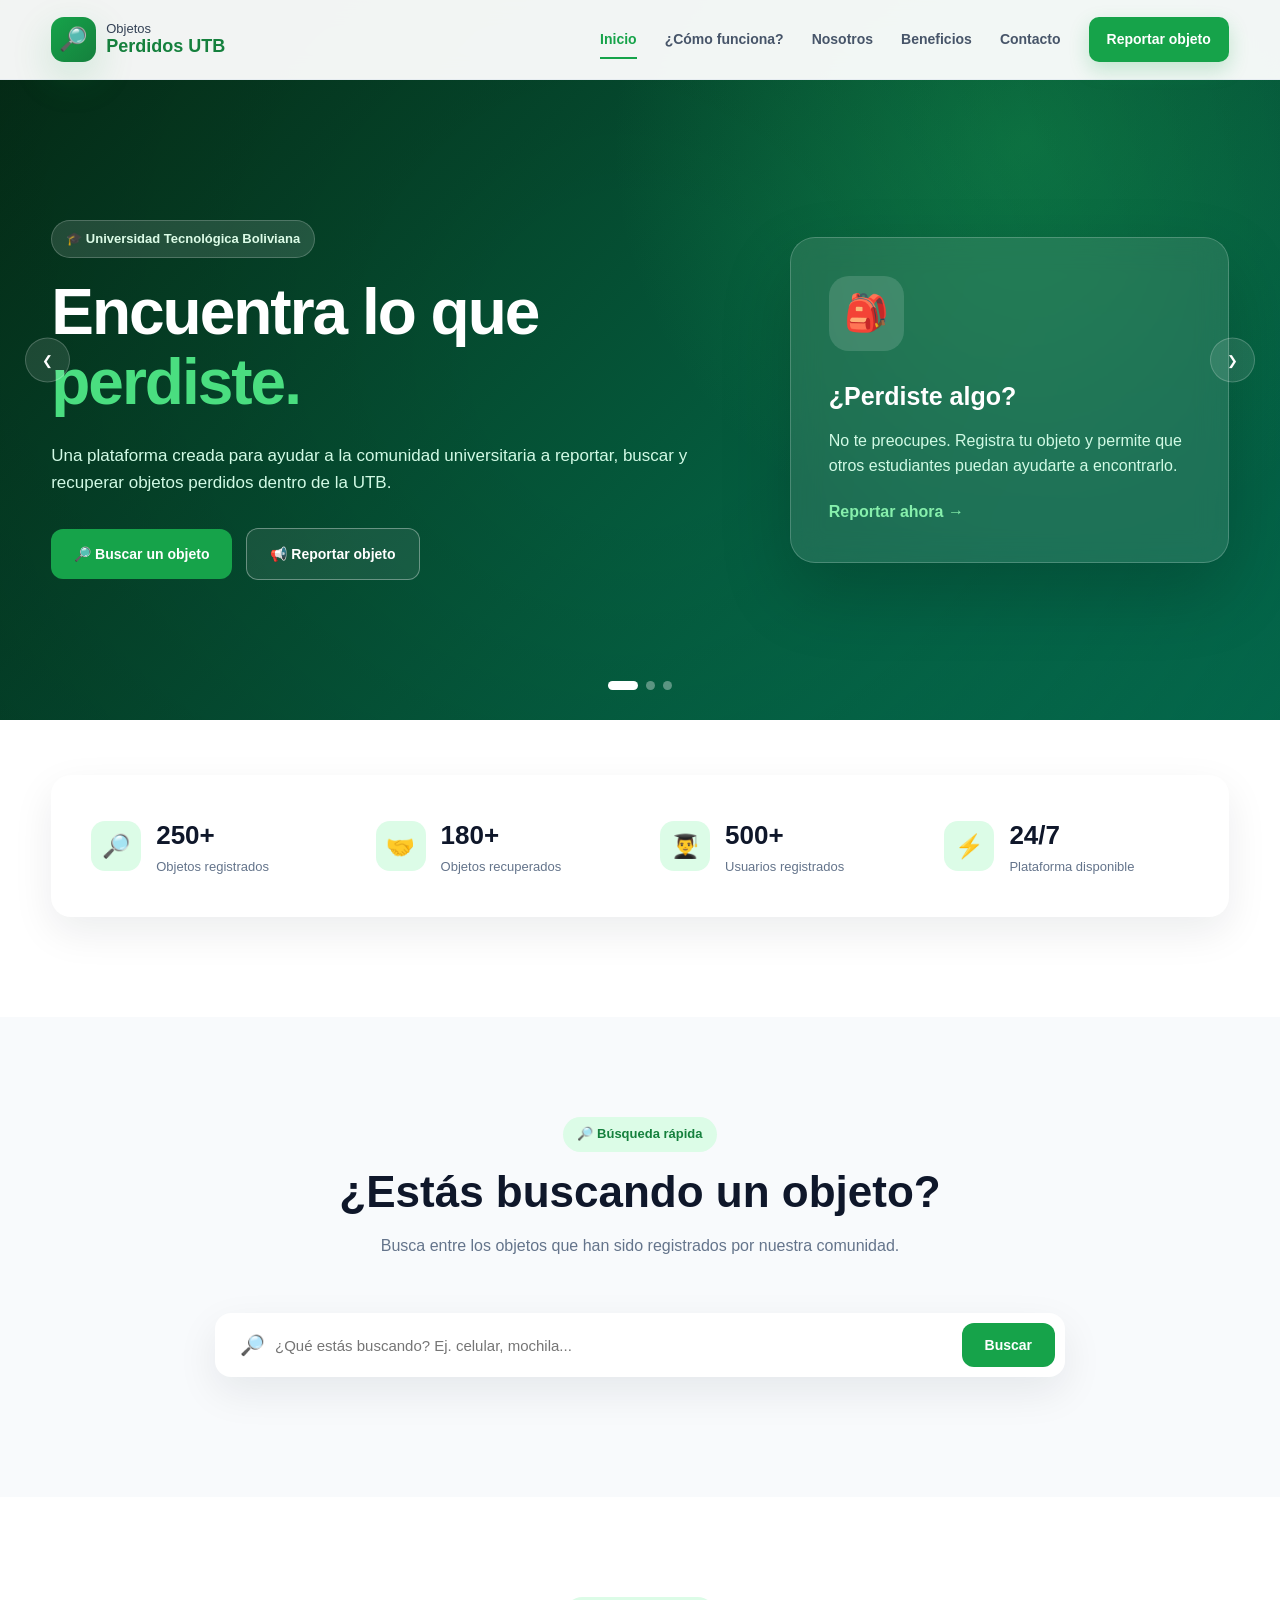
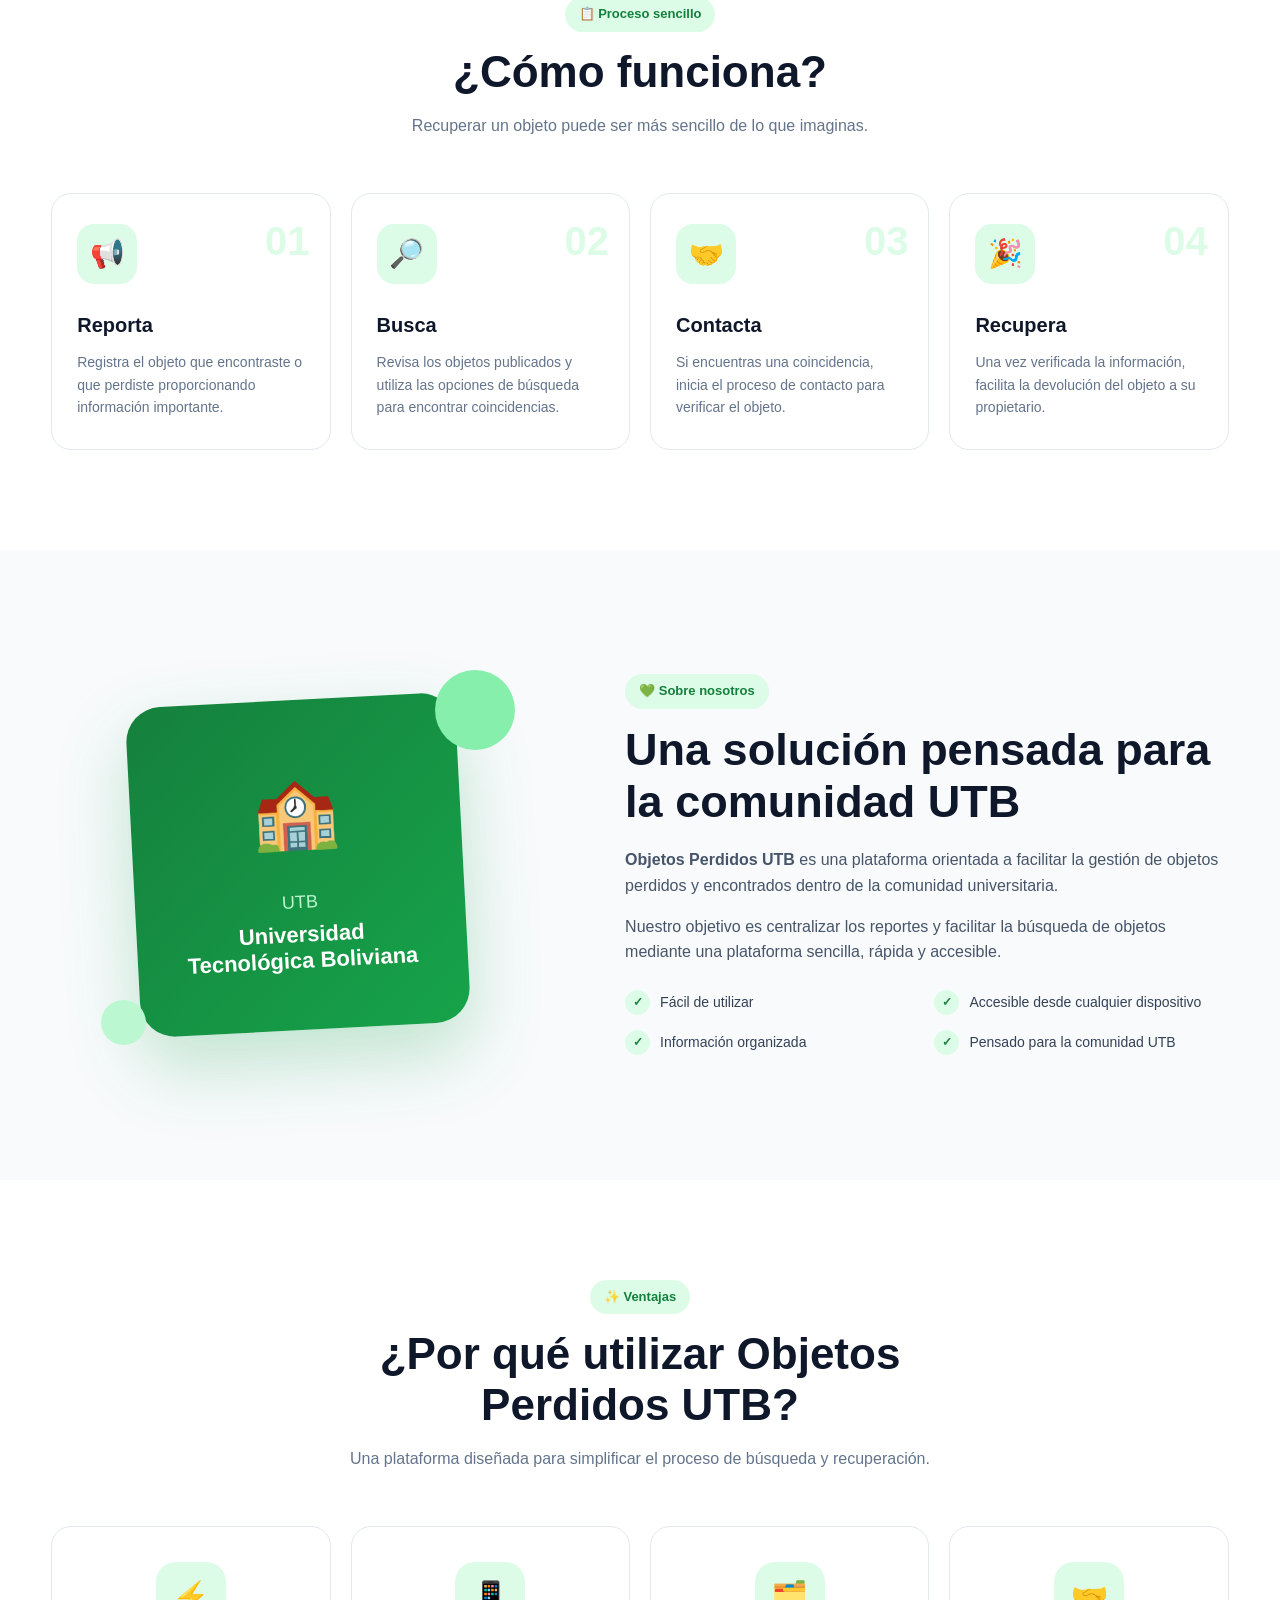
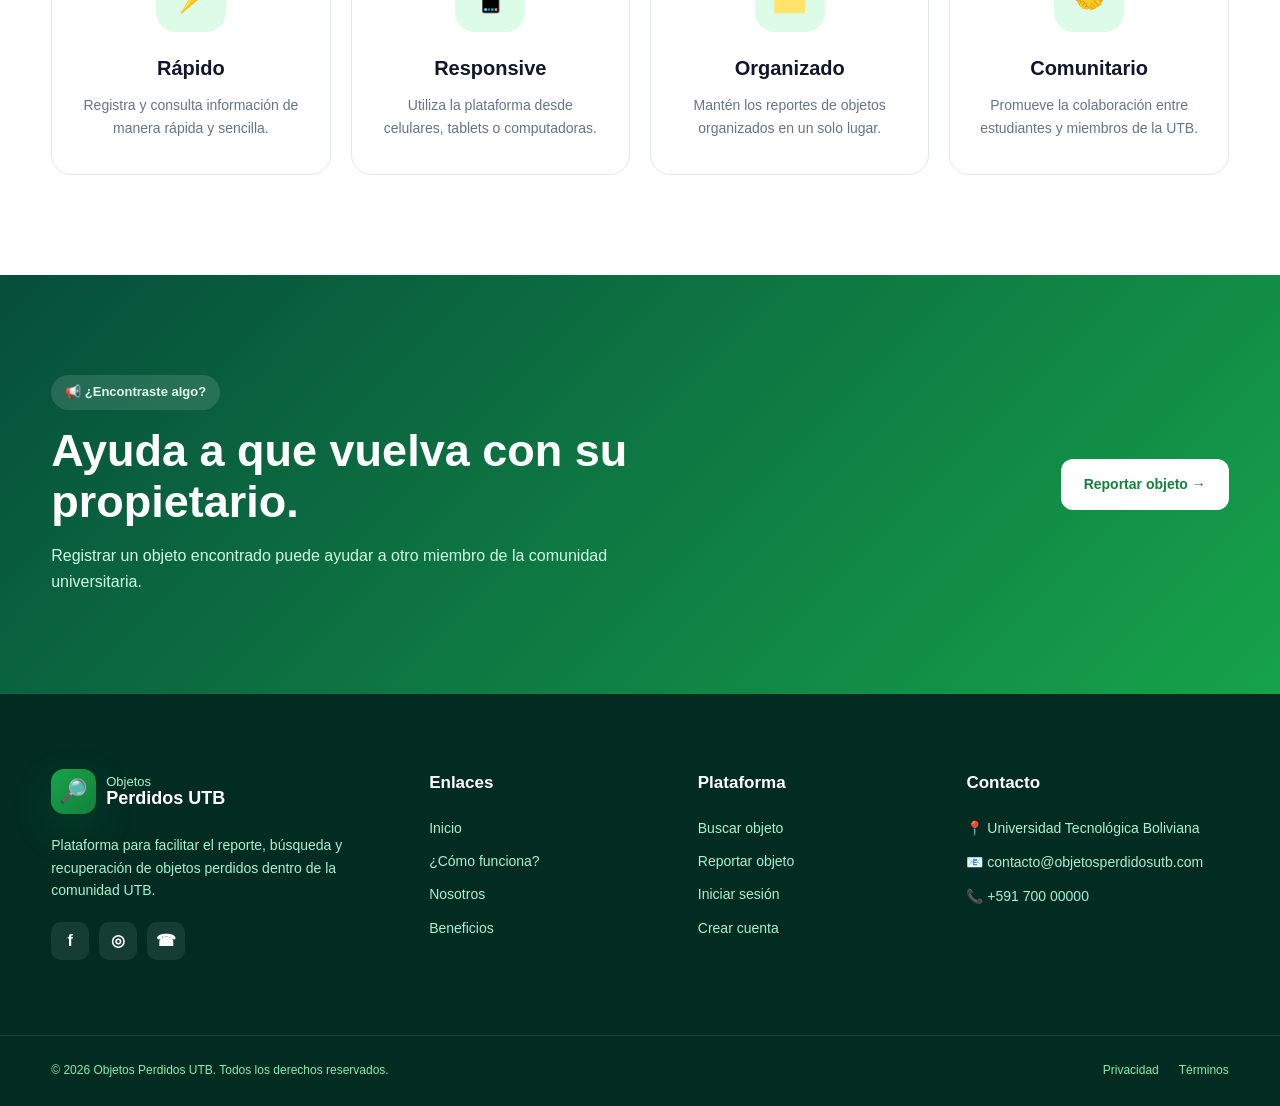
==== PROYECTO/index.html @ 13beb635 "first commit" ====
<!DOCTYPE html>
<html lang="es">
<head>
    <meta charset="UTF-8">

    <meta name="viewport"
          content="width=device-width, initial-scale=1.0">

    <meta name="description"
          content="Objetos Perdidos UTB - Plataforma para reportar y encontrar objetos perdidos dentro de la Universidad Tecnológica Boliviana.">

    <title>Objetos Perdidos UTB</title>

    <!-- CSS -->
    <link rel="stylesheet" href="style.css">
</head>

<body>

    <!-- =========================================
         HEADER
    ========================================== -->
    <header class="header" id="header">

        <div class="container nav-container">

            <!-- LOGO -->
            <a href="#inicio" class="logo">

                <div class="logo-icon">
                    🔎
                </div>

                <div class="logo-text">
                    <span>Objetos</span>
                    <strong>Perdidos UTB</strong>
                </div>

            </a>


            <!-- MENU -->
            <nav class="nav" id="nav">

                <a href="#inicio" class="nav-link active">
                    Inicio
                </a>

                <a href="#como-funciona" class="nav-link">
                    ¿Cómo funciona?
                </a>

                <a href="#nosotros" class="nav-link">
                    Nosotros
                </a>

                <a href="#beneficios" class="nav-link">
                    Beneficios
                </a>

                <a href="#contacto" class="nav-link">
                    Contacto
                </a>

                <a href="#reportar" class="nav-button">
                    Reportar objeto
                </a>

            </nav>


            <!-- BOTÓN MENÚ CELULAR -->
            <button class="menu-toggle" id="menu-toggle" aria-label="Abrir menú">

                <span></span>
                <span></span>
                <span></span>

            </button>

        </div>

    </header>



    <!-- =========================================
         HERO / CARRUSEL
    ========================================== -->
    <main>

        <section class="hero" id="inicio">

            <!-- SLIDE 1 -->
            <div class="slide active">

                <div class="hero-overlay"></div>

                <div class="container hero-content">

                    <div class="hero-text">

                        <span class="hero-tag">
                            🎓 Universidad Tecnológica Boliviana
                        </span>

                        <h1>
                            Encuentra lo que
                            <span>perdiste.</span>
                        </h1>

                        <p>
                            Una plataforma creada para ayudar a la comunidad
                            universitaria a reportar, buscar y recuperar
                            objetos perdidos dentro de la UTB.
                        </p>

                        <div class="hero-buttons">

                            <a href="#buscar" class="btn btn-primary">
                                🔎 Buscar un objeto
                            </a>

                            <a href="#reportar" class="btn btn-outline">
                                📢 Reportar objeto
                            </a>

                        </div>

                    </div>


                    <div class="hero-card">

                        <div class="floating-icon">
                            🎒
                        </div>

                        <h3>
                            ¿Perdiste algo?
                        </h3>

                        <p>
                            No te preocupes. Registra tu objeto
                            y permite que otros estudiantes puedan
                            ayudarte a encontrarlo.
                        </p>

                        <a href="#reportar" class="card-link">
                            Reportar ahora →
                        </a>

                    </div>

                </div>

            </div>


            <!-- SLIDE 2 -->
            <div class="slide">

                <div class="hero-overlay"></div>

                <div class="container hero-content">

                    <div class="hero-text">

                        <span class="hero-tag">
                            📱 Fácil y rápido
                        </span>

                        <h1>
                            Reporta objetos
                            <span>en segundos.</span>
                        </h1>

                        <p>
                            Describe el objeto perdido, indica dónde
                            lo viste por última vez y facilita su
                            recuperación.
                        </p>

                        <div class="hero-buttons">

                            <a href="#reportar" class="btn btn-primary">
                                📋 Crear reporte
                            </a>

                            <a href="#como-funciona" class="btn btn-outline">
                                Conocer más
                            </a>

                        </div>

                    </div>


                    <div class="hero-card">

                        <div class="floating-icon">
                            📱
                        </div>

                        <h3>
                            Desde cualquier dispositivo
                        </h3>

                        <p>
                            Accede desde tu computadora, tablet
                            o teléfono celular.
                        </p>

                        <a href="#como-funciona" class="card-link">
                            Ver cómo funciona →
                        </a>

                    </div>

                </div>

            </div>


            <!-- SLIDE 3 -->
            <div class="slide">

                <div class="hero-overlay"></div>

                <div class="container hero-content">

                    <div class="hero-text">

                        <span class="hero-tag">
                            🤝 Comunidad UTB
                        </span>

                        <h1>
                            Juntos podemos
                            <span>recuperarlo.</span>
                        </h1>

                        <p>
                            La colaboración entre estudiantes,
                            docentes y personal administrativo ayuda
                            a que los objetos regresen a sus dueños.
                        </p>

                        <div class="hero-buttons">

                            <a href="#buscar" class="btn btn-primary">
                                🔎 Explorar objetos
                            </a>

                        </div>

                    </div>


                    <div class="hero-card">

                        <div class="floating-icon">
                            🤝
                        </div>

                        <h3>
                            Una comunidad conectada
                        </h3>

                        <p>
                            Facilita la comunicación y colaboración
                            entre los miembros de la universidad.
                        </p>

                    </div>

                </div>

            </div>


            <!-- CONTROLES -->
            <button class="slider-btn prev" id="prev">
                ❮
            </button>

            <button class="slider-btn next" id="next">
                ❯
            </button>


            <!-- INDICADORES -->
            <div class="slider-dots" id="slider-dots">

                <button class="dot active" data-slide="0"></button>

                <button class="dot" data-slide="1"></button>

                <button class="dot" data-slide="2"></button>

            </div>

        </section>



        <!-- =========================================
             ESTADÍSTICAS
        ========================================== -->
        <section class="stats">

            <div class="container stats-grid">

                <div class="stat-item reveal">

                    <div class="stat-icon">
                        🔎
                    </div>

                    <div>
                        <h3 class="counter" data-target="250">
                            0
                        </h3>

                        <p>
                            Objetos registrados
                        </p>
                    </div>

                </div>


                <div class="stat-item reveal">

                    <div class="stat-icon">
                        🤝
                    </div>

                    <div>
                        <h3 class="counter" data-target="180">
                            0
                        </h3>

                        <p>
                            Objetos recuperados
                        </p>
                    </div>

                </div>


                <div class="stat-item reveal">

                    <div class="stat-icon">
                        👨‍🎓
                    </div>

                    <div>
                        <h3 class="counter" data-target="500">
                            0
                        </h3>

                        <p>
                            Usuarios registrados
                        </p>

                    </div>

                </div>


                <div class="stat-item reveal">

                    <div class="stat-icon">
                        ⚡
                    </div>

                    <div>

                        <h3>
                            24/7
                        </h3>

                        <p>
                            Plataforma disponible
                        </p>

                    </div>

                </div>

            </div>

        </section>



        <!-- =========================================
             BUSCAR
        ========================================== -->
        <section class="search-section" id="buscar">

            <div class="container">

                <div class="section-header reveal">

                    <span class="section-tag">
                        🔎 Búsqueda rápida
                    </span>

                    <h2>
                        ¿Estás buscando un objeto?
                    </h2>

                    <p>
                        Busca entre los objetos que han sido
                        registrados por nuestra comunidad.
                    </p>

                </div>


                <div class="search-box reveal">

                    <div class="search-input">

                        <span>
                            🔎
                        </span>

                        <input
                            type="text"
                            id="searchInput"
                            placeholder="¿Qué estás buscando? Ej. celular, mochila..."
                        >

                    </div>

                    <button class="btn btn-primary" id="searchButton">
                        Buscar
                    </button>

                </div>

                <p class="search-message" id="searchMessage"></p>

            </div>

        </section>



        <!-- =========================================
             COMO FUNCIONA
        ========================================== -->
        <section class="how-section" id="como-funciona">

            <div class="container">

                <div class="section-header reveal">

                    <span class="section-tag">
                        📋 Proceso sencillo
                    </span>

                    <h2>
                        ¿Cómo funciona?
                    </h2>

                    <p>
                        Recuperar un objeto puede ser más sencillo
                        de lo que imaginas.
                    </p>

                </div>


                <div class="steps">

                    <!-- PASO 1 -->
                    <div class="step-card reveal">

                        <div class="step-number">
                            01
                        </div>

                        <div class="step-icon">
                            📢
                        </div>

                        <h3>
                            Reporta
                        </h3>

                        <p>
                            Registra el objeto que encontraste
                            o que perdiste proporcionando
                            información importante.
                        </p>

                    </div>


                    <!-- PASO 2 -->
                    <div class="step-card reveal">

                        <div class="step-number">
                            02
                        </div>

                        <div class="step-icon">
                            🔎
                        </div>

                        <h3>
                            Busca
                        </h3>

                        <p>
                            Revisa los objetos publicados
                            y utiliza las opciones de búsqueda
                            para encontrar coincidencias.
                        </p>

                    </div>


                    <!-- PASO 3 -->
                    <div class="step-card reveal">

                        <div class="step-number">
                            03
                        </div>

                        <div class="step-icon">
                            🤝
                        </div>

                        <h3>
                            Contacta
                        </h3>

                        <p>
                            Si encuentras una coincidencia,
                            inicia el proceso de contacto
                            para verificar el objeto.
                        </p>

                    </div>


                    <!-- PASO 4 -->
                    <div class="step-card reveal">

                        <div class="step-number">
                            04
                        </div>

                        <div class="step-icon">
                            🎉
                        </div>

                        <h3>
                            Recupera
                        </h3>

                        <p>
                            Una vez verificada la información,
                            facilita la devolución del objeto
                            a su propietario.
                        </p>

                    </div>

                </div>

            </div>

        </section>



        <!-- =========================================
             SOBRE NOSOTROS
        ========================================== -->
        <section class="about-section" id="nosotros">

            <div class="container about-grid">

                <div class="about-image reveal">

                    <div class="image-card">

                        <div class="image-icon">
                            🏫
                        </div>

                        <span>
                            UTB
                        </span>

                        <strong>
                            Universidad Tecnológica Boliviana
                        </strong>

                    </div>

                    <div class="about-decoration decoration-1"></div>
                    <div class="about-decoration decoration-2"></div>

                </div>


                <div class="about-content reveal">

                    <span class="section-tag">
                        💚 Sobre nosotros
                    </span>

                    <h2>
                        Una solución pensada para
                        la comunidad UTB
                    </h2>

                    <p>
                        <strong>Objetos Perdidos UTB</strong> es una
                        plataforma orientada a facilitar la gestión
                        de objetos perdidos y encontrados dentro
                        de la comunidad universitaria.
                    </p>

                    <p>
                        Nuestro objetivo es centralizar los reportes
                        y facilitar la búsqueda de objetos mediante
                        una plataforma sencilla, rápida y accesible.
                    </p>


                    <div class="about-features">

                        <div class="feature">

                            <span>✓</span>

                            <p>
                                Fácil de utilizar
                            </p>

                        </div>

                        <div class="feature">

                            <span>✓</span>

                            <p>
                                Accesible desde cualquier dispositivo
                            </p>

                        </div>

                        <div class="feature">

                            <span>✓</span>

                            <p>
                                Información organizada
                            </p>

                        </div>

                        <div class="feature">

                            <span>✓</span>

                            <p>
                                Pensado para la comunidad UTB
                            </p>

                        </div>

                    </div>

                </div>

            </div>

        </section>



        <!-- =========================================
             BENEFICIOS
        ========================================== -->
        <section class="benefits-section" id="beneficios">

            <div class="container">

                <div class="section-header reveal">

                    <span class="section-tag">
                        ✨ Ventajas
                    </span>

                    <h2>
                        ¿Por qué utilizar Objetos Perdidos UTB?
                    </h2>

                    <p>
                        Una plataforma diseñada para simplificar
                        el proceso de búsqueda y recuperación.
                    </p>

                </div>


                <div class="benefits-grid">

                    <article class="benefit-card reveal">

                        <div class="benefit-icon">
                            ⚡
                        </div>

                        <h3>
                            Rápido
                        </h3>

                        <p>
                            Registra y consulta información
                            de manera rápida y sencilla.
                        </p>

                    </article>


                    <article class="benefit-card reveal">

                        <div class="benefit-icon">
                            📱
                        </div>

                        <h3>
                            Responsive
                        </h3>

                        <p>
                            Utiliza la plataforma desde celulares,
                            tablets o computadoras.
                        </p>

                    </article>


                    <article class="benefit-card reveal">

                        <div class="benefit-icon">
                            🗂️
                        </div>

                        <h3>
                            Organizado
                        </h3>

                        <p>
                            Mantén los reportes de objetos
                            organizados en un solo lugar.
                        </p>

                    </article>


                    <article class="benefit-card reveal">

                        <div class="benefit-icon">
                            🤝
                        </div>

                        <h3>
                            Comunitario
                        </h3>

                        <p>
                            Promueve la colaboración entre
                            estudiantes y miembros de la UTB.
                        </p>

                    </article>

                </div>

            </div>

        </section>



        <!-- =========================================
             REPORTAR
        ========================================== -->
        <section class="cta-section" id="reportar">

            <div class="container">

                <div class="cta-content reveal">

                    <div>

                        <span class="section-tag light">
                            📢 ¿Encontraste algo?
                        </span>

                        <h2>
                            Ayuda a que vuelva
                            con su propietario.
                        </h2>

                        <p>
                            Registrar un objeto encontrado puede
                            ayudar a otro miembro de la comunidad
                            universitaria.
                        </p>

                    </div>


                    <a href="#" class="btn btn-white">
                        Reportar objeto →
                    </a>

                </div>

            </div>

        </section>

    </main>



    <!-- =========================================
         FOOTER
    ========================================== -->
    <footer class="footer" id="contacto">

        <div class="container footer-grid">

            <!-- INFORMACIÓN -->
            <div class="footer-column">

                <a href="#inicio" class="logo footer-logo">

                    <div class="logo-icon">
                        🔎
                    </div>

                    <div class="logo-text">
                        <span>Objetos</span>
                        <strong>Perdidos UTB</strong>
                    </div>

                </a>

                <p>
                    Plataforma para facilitar el reporte,
                    búsqueda y recuperación de objetos perdidos
                    dentro de la comunidad UTB.
                </p>


                <div class="social-links">

                    <a href="#" aria-label="Facebook">
                        f
                    </a>

                    <a href="#" aria-label="Instagram">
                        ◎
                    </a>

                    <a href="#" aria-label="WhatsApp">
                        ☎
                    </a>

                </div>

            </div>


            <!-- ENLACES -->
            <div class="footer-column">

                <h3>
                    Enlaces
                </h3>

                <a href="#inicio">
                    Inicio
                </a>

                <a href="#como-funciona">
                    ¿Cómo funciona?
                </a>

                <a href="#nosotros">
                    Nosotros
                </a>

                <a href="#beneficios">
                    Beneficios
                </a>

            </div>


            <!-- SERVICIOS -->
            <div class="footer-column">

                <h3>
                    Plataforma
                </h3>

                <a href="#buscar">
                    Buscar objeto
                </a>

                <a href="#reportar">
                    Reportar objeto
                </a>

                <a href="#">
                    Iniciar sesión
                </a>

                <a href="#">
                    Crear cuenta
                </a>

            </div>


            <!-- CONTACTO -->
            <div class="footer-column">

                <h3>
                    Contacto
                </h3>

                <p>
                    📍 Universidad Tecnológica Boliviana
                </p>

                <p>
                    📧 contacto@objetosperdidosutb.com
                </p>

                <p>
                    📞 +591 700 00000
                </p>

            </div>

        </div>


        <!-- FOOTER BOTTOM -->
        <div class="footer-bottom">

            <div class="container footer-bottom-content">

                <p>
                    © <span id="year"></span>
                    Objetos Perdidos UTB. Todos los derechos reservados.
                </p>

                <div>

                    <a href="#">
                        Privacidad
                    </a>

                    <a href="#">
                        Términos
                    </a>

                </div>

            </div>

        </div>

    </footer>


    <!-- BOTÓN VOLVER ARRIBA -->
    <button id="backToTop" class="back-to-top">
        ↑
    </button>


    <!-- JAVASCRIPT -->
    <script src="script.js"></script>

</body>
</html>
---- PROYECTO/style.css ----
/* =========================================
   VARIABLES
========================================= */

:root {

    --primary: #16a34a;
    --primary-dark: #15803d;
    --primary-light: #22c55e;

    --green-dark: #052e16;
    --green-deep: #064e3b;

    --white: #ffffff;

    --gray-50: #f8fafc;
    --gray-100: #f1f5f9;
    --gray-200: #e2e8f0;
    --gray-500: #64748b;
    --gray-600: #475569;
    --gray-700: #334155;
    --gray-800: #1e293b;
    --gray-900: #0f172a;

    --shadow:
        0 15px 40px rgba(15, 23, 42, 0.08);

    --shadow-green:
        0 15px 40px rgba(22, 163, 74, 0.18);

    --radius: 20px;

    --transition:
        all 0.3s ease;
}


/* =========================================
   RESET
========================================= */

* {
    margin: 0;
    padding: 0;
    box-sizing: border-box;
}


html {
    scroll-behavior: smooth;
}


body {
    font-family:
        Arial,
        Helvetica,
        sans-serif;

    color: var(--gray-800);

    background: var(--white);

    line-height: 1.6;

    overflow-x: hidden;
}


a {
    text-decoration: none;

    color: inherit;
}


button,
input {
    font-family: inherit;
}


button {
    border: none;

    cursor: pointer;
}


img {
    max-width: 100%;

    display: block;
}


.container {
    width: min(1180px, 92%);

    margin: auto;
}


/* =========================================
   HEADER
========================================= */

.header {
    position: fixed;

    top: 0;
    left: 0;

    width: 100%;

    height: 80px;

    z-index: 1000;

    background: rgba(255, 255, 255, 0.95);

    backdrop-filter: blur(12px);

    border-bottom: 1px solid rgba(226, 232, 240, 0.7);

    transition: var(--transition);
}


.header.scrolled {
    box-shadow: 0 5px 25px rgba(15, 23, 42, 0.08);
}


.nav-container {
    height: 100%;

    display: flex;

    align-items: center;

    justify-content: space-between;
}


/* LOGO */

.logo {
    display: flex;

    align-items: center;

    gap: 10px;
}


.logo-icon {
    width: 45px;
    height: 45px;

    border-radius: 13px;

    background:
        linear-gradient(
            135deg,
            var(--primary),
            var(--primary-dark)
        );

    display: flex;

    align-items: center;
    justify-content: center;

    font-size: 23px;

    box-shadow: var(--shadow-green);
}


.logo-text {
    display: flex;

    flex-direction: column;

    line-height: 1.1;
}


.logo-text span {
    color: var(--gray-700);

    font-size: 13px;
}


.logo-text strong {
    color: var(--primary-dark);

    font-size: 18px;
}


/* NAV */

.nav {
    display: flex;

    align-items: center;

    gap: 28px;
}


.nav-link {
    color: var(--gray-600);

    font-size: 14px;

    font-weight: 600;

    position: relative;

    transition: var(--transition);
}


.nav-link:hover,
.nav-link.active {
    color: var(--primary);
}


.nav-link::after {
    content: "";

    position: absolute;

    left: 0;

    bottom: -8px;

    width: 0;

    height: 2px;

    background: var(--primary);

    transition: var(--transition);
}


.nav-link:hover::after,
.nav-link.active::after {
    width: 100%;
}


/* BOTÓN NAV */

.nav-button {
    padding: 11px 18px;

    border-radius: 10px;

    color: white;

    background: var(--primary);

    font-size: 14px;

    font-weight: 700;

    transition: var(--transition);

    box-shadow:
        0 8px 20px rgba(22, 163, 74, 0.22);
}


.nav-button:hover {
    background: var(--primary-dark);

    transform: translateY(-2px);
}


/* MENÚ */

.menu-toggle {
    display: none;

    width: 42px;
    height: 42px;

    background: var(--gray-100);

    border-radius: 10px;

    align-items: center;
    justify-content: center;

    flex-direction: column;

    gap: 5px;
}


.menu-toggle span {
    width: 21px;

    height: 2px;

    background: var(--gray-800);

    transition: var(--transition);
}


/* =========================================
   HERO
========================================= */

.hero {
    height: 720px;

    position: relative;

    overflow: hidden;

    background:
        linear-gradient(
            135deg,
            #052e16,
            #065f46
        );
}


.slide {
    position: absolute;

    inset: 0;

    opacity: 0;

    visibility: hidden;

    transform: scale(1.04);

    transition:
        opacity 0.8s ease,
        transform 1s ease,
        visibility 0.8s;
}


.slide.active {
    opacity: 1;

    visibility: visible;

    transform: scale(1);
}


/* fondos diferentes */

.slide:nth-child(1) {
    background:
        radial-gradient(
            circle at 80% 20%,
            rgba(34, 197, 94, 0.3),
            transparent 35%
        ),
        linear-gradient(
            135deg,
            #052e16,
            #047857
        );
}


.slide:nth-child(2) {
    background:
        radial-gradient(
            circle at 20% 20%,
            rgba(34, 197, 94, 0.35),
            transparent 35%
        ),
        linear-gradient(
            135deg,
            #064e3b,
            #166534
        );
}


.slide:nth-child(3) {
    background:
        radial-gradient(
            circle at 80% 80%,
            rgba(74, 222, 128, 0.3),
            transparent 35%
        ),
        linear-gradient(
            135deg,
            #022c22,
            #15803d
        );
}


.hero-overlay {
    position: absolute;

    inset: 0;

    background:
        radial-gradient(
            circle at 50% 50%,
            transparent 20%,
            rgba(0, 0, 0, 0.15)
        );
}


.hero-content {
    min-height: 720px;

    position: relative;

    z-index: 2;

    display: grid;

    grid-template-columns:
        1.2fr
        0.8fr;

    align-items: center;

    gap: 80px;

    padding-top: 80px;
}


.hero-text {
    color: white;

    animation:
        slideUp 0.8s ease;
}


.hero-tag {
    display: inline-block;

    padding: 8px 14px;

    border-radius: 50px;

    background: rgba(255,255,255,0.12);

    border: 1px solid rgba(255,255,255,0.2);

    color: #dcfce7;

    font-size: 13px;

    font-weight: 600;

    margin-bottom: 20px;
}


.hero h1 {
    font-size:
        clamp(
            42px,
            5vw,
            70px
        );

    line-height: 1.08;

    letter-spacing: -2px;

    max-width: 700px;

    margin-bottom: 25px;
}


.hero h1 span {
    color: #4ade80;
}


.hero-text > p {
    color: #d1fae5;

    font-size: 17px;

    max-width: 650px;

    margin-bottom: 32px;
}


/* BOTONES */

.hero-buttons {
    display: flex;

    align-items: center;

    gap: 14px;

    flex-wrap: wrap;
}


.btn {
    display: inline-flex;

    align-items: center;

    justify-content: center;

    gap: 8px;

    padding: 14px 23px;

    border-radius: 12px;

    font-size: 14px;

    font-weight: 700;

    transition: var(--transition);
}


.btn-primary {
    color: white;

    background: var(--primary);
}


.btn-primary:hover {
    background: var(--primary-light);

    transform: translateY(-3px);

    box-shadow:
        0 12px 30px rgba(34, 197, 94, 0.3);
}


.btn-outline {
    color: white;

    border: 1px solid rgba(255,255,255,0.35);

    background: rgba(255,255,255,0.08);
}


.btn-outline:hover {
    background: white;

    color: var(--green-dark);

    transform: translateY(-3px);
}


.btn-white {
    background: white;

    color: var(--primary-dark);
}


.btn-white:hover {
    transform: translateY(-3px);

    box-shadow: 0 12px 30px rgba(0,0,0,0.15);
}


/* HERO CARD */

.hero-card {
    padding: 38px;

    border-radius: 25px;

    color: white;

    background:
        rgba(255,255,255,0.1);

    border:
        1px solid rgba(255,255,255,0.2);

    backdrop-filter: blur(15px);

    box-shadow:
        0 30px 70px rgba(0,0,0,0.18);

    animation:
        floatCard 5s ease-in-out infinite;
}


.floating-icon {
    width: 75px;
    height: 75px;

    border-radius: 20px;

    background: rgba(255,255,255,0.14);

    display: flex;

    align-items: center;
    justify-content: center;

    font-size: 36px;

    margin-bottom: 25px;
}


.hero-card h3 {
    font-size: 25px;

    margin-bottom: 12px;
}


.hero-card p {
    color: #d1fae5;

    margin-bottom: 20px;
}


.card-link {
    color: #86efac;

    font-weight: 700;

    transition: var(--transition);
}


.card-link:hover {
    color: white;
}


/* CONTROLES */

.slider-btn {
    position: absolute;

    z-index: 10;

    top: 50%;

    transform: translateY(-50%);

    width: 45px;
    height: 45px;

    border-radius: 50%;

    color: white;

    background: rgba(255,255,255,0.1);

    border: 1px solid rgba(255,255,255,0.2);

    transition: var(--transition);
}


.slider-btn:hover {
    background: white;

    color: var(--green-dark);
}


.prev {
    left: 25px;
}


.next {
    right: 25px;
}


/* DOTS */

.slider-dots {
    position: absolute;

    z-index: 10;

    bottom: 30px;

    left: 50%;

    transform: translateX(-50%);

    display: flex;

    gap: 8px;
}


.dot {
    width: 9px;
    height: 9px;

    border-radius: 50%;

    background: rgba(255,255,255,0.35);

    transition: var(--transition);
}


.dot.active {
    width: 30px;

    border-radius: 20px;

    background: white;
}


/* =========================================
   STATS
========================================= */

.stats {
    position: relative;

    z-index: 20;

    margin-top: -45px;
}


.stats-grid {
    background: white;

    border-radius: 20px;

    box-shadow: var(--shadow);

    padding: 30px;

    display: grid;

    grid-template-columns:
        repeat(4, 1fr);

    gap: 20px;
}


.stat-item {
    display: flex;

    align-items: center;

    gap: 15px;

    padding: 10px;
}


.stat-icon {
    width: 50px;
    height: 50px;

    border-radius: 14px;

    background: #dcfce7;

    display: flex;

    align-items: center;
    justify-content: center;

    font-size: 23px;

    flex-shrink: 0;
}


.stat-item h3 {
    color: var(--gray-900);

    font-size: 26px;
}


.stat-item p {
    color: var(--gray-500);

    font-size: 13px;
}


/* =========================================
   SECCIONES
========================================= */

section:not(.hero) {
    padding: 100px 0;
}


.section-header {
    text-align: center;

    max-width: 650px;

    margin:
        0 auto 55px;
}


.section-tag {
    display: inline-block;

    color: var(--primary-dark);

    background: #dcfce7;

    border-radius: 50px;

    padding: 7px 14px;

    font-size: 13px;

    font-weight: 700;

    margin-bottom: 15px;
}


.section-header h2 {
    color: var(--gray-900);

    font-size:
        clamp(
            30px,
            4vw,
            44px
        );

    line-height: 1.15;

    margin-bottom: 15px;
}


.section-header p {
    color: var(--gray-500);
}


/* =========================================
   BUSCADOR
========================================= */

.search-section {
    background: var(--gray-50);
}


.search-box {
    max-width: 850px;

    margin: auto;

    background: white;

    padding: 10px;

    border-radius: 16px;

    display: flex;

    gap: 10px;

    box-shadow: var(--shadow);
}


.search-input {
    flex: 1;

    display: flex;

    align-items: center;

    gap: 10px;

    padding: 0 15px;
}


.search-input span {
    font-size: 20px;
}


.search-input input {
    border: none;

    outline: none;

    width: 100%;

    font-size: 15px;

    color: var(--gray-800);
}


.search-message {
    text-align: center;

    margin-top: 20px;

    color: var(--primary-dark);

    font-weight: 600;
}


/* =========================================
   COMO FUNCIONA
========================================= */

.how-section {
    background: white;
}


.steps {
    display: grid;

    grid-template-columns:
        repeat(4, 1fr);

    gap: 20px;
}


.step-card {
    position: relative;

    padding: 30px 25px;

    background: white;

    border: 1px solid var(--gray-200);

    border-radius: var(--radius);

    transition: var(--transition);

    overflow: hidden;
}


.step-card:hover {
    transform: translateY(-8px);

    border-color: #bbf7d0;

    box-shadow: var(--shadow-green);
}


.step-number {
    position: absolute;

    right: 20px;
    top: 15px;

    color: #dcfce7;

    font-size: 40px;

    font-weight: 900;
}


.step-icon {
    width: 60px;
    height: 60px;

    border-radius: 17px;

    background: #dcfce7;

    display: flex;

    align-items: center;
    justify-content: center;

    font-size: 28px;

    margin-bottom: 25px;
}


.step-card h3 {
    color: var(--gray-900);

    font-size: 20px;

    margin-bottom: 10px;
}


.step-card p {
    color: var(--gray-500);

    font-size: 14px;
}


/* =========================================
   ABOUT
========================================= */

.about-section {
    background: var(--gray-50);
}


.about-grid {
    display: grid;

    grid-template-columns:
        0.9fr
        1.1fr;

    gap: 80px;

    align-items: center;
}


.about-image {
    position: relative;

    min-height: 430px;

    display: flex;

    align-items: center;

    justify-content: center;
}


.image-card {
    width: 330px;

    height: 330px;

    border-radius: 35px;

    background:
        linear-gradient(
            135deg,
            var(--primary-dark),
            var(--primary)
        );

    color: white;

    display: flex;

    flex-direction: column;

    align-items: center;
    justify-content: center;

    text-align: center;

    padding: 40px;

    box-shadow:
        0 30px 70px rgba(22,163,74,0.25);

    transform: rotate(-3deg);

    transition: var(--transition);
}


.image-card:hover {
    transform:
        rotate(0)
        translateY(-8px);
}


.image-icon {
    font-size: 70px;

    margin-bottom: 20px;
}


.image-card span {
    font-size: 18px;

    color: #bbf7d0;
}


.image-card strong {
    font-size: 22px;

    line-height: 1.2;

    margin-top: 5px;
}


.about-decoration {
    position: absolute;

    border-radius: 50%;
}


.decoration-1 {
    width: 80px;
    height: 80px;

    background: #86efac;

    top: 20px;
    right: 30px;

    animation: float 4s ease-in-out infinite;
}


.decoration-2 {
    width: 45px;
    height: 45px;

    background: #bbf7d0;

    bottom: 35px;
    left: 50px;

    animation: float 3s ease-in-out infinite reverse;
}


.about-content h2 {
    color: var(--gray-900);

    font-size:
        clamp(
            30px,
            4vw,
            45px
        );

    line-height: 1.15;

    margin-bottom: 20px;
}


.about-content > p {
    color: var(--gray-600);

    margin-bottom: 15px;
}


.about-features {
    display: grid;

    grid-template-columns:
        repeat(2, 1fr);

    gap: 15px;

    margin-top: 25px;
}


.feature {
    display: flex;

    align-items: center;

    gap: 10px;
}


.feature span {
    width: 25px;
    height: 25px;

    display: flex;

    align-items: center;
    justify-content: center;

    border-radius: 50%;

    background: #dcfce7;

    color: var(--primary-dark);

    font-weight: bold;

    font-size: 12px;
}


.feature p {
    color: var(--gray-700);

    font-size: 14px;
}


/* =========================================
   BENEFICIOS
========================================= */

.benefits-section {
    background: white;
}


.benefits-grid {
    display: grid;

    grid-template-columns:
        repeat(4, 1fr);

    gap: 20px;
}


.benefit-card {
    text-align: center;

    padding: 35px 25px;

    border-radius: var(--radius);

    border: 1px solid var(--gray-200);

    transition: var(--transition);
}


.benefit-card:hover {
    transform: translateY(-8px);

    box-shadow: var(--shadow);

    border-color: #bbf7d0;
}


.benefit-icon {
    width: 70px;
    height: 70px;

    margin: 0 auto 20px;

    display: flex;

    align-items: center;
    justify-content: center;

    border-radius: 20px;

    background: #dcfce7;

    font-size: 30px;
}


.benefit-card h3 {
    font-size: 20px;

    color: var(--gray-900);

    margin-bottom: 10px;
}


.benefit-card p {
    color: var(--gray-500);

    font-size: 14px;
}


/* =========================================
   CTA
========================================= */

.cta-section {
    background:
        linear-gradient(
            135deg,
            #064e3b,
            #16a34a
        );
}


.cta-content {
    display: flex;

    align-items: center;

    justify-content: space-between;

    gap: 40px;

    color: white;
}


.section-tag.light {
    color: #dcfce7;

    background: rgba(255,255,255,0.12);
}


.cta-content h2 {
    font-size:
        clamp(
            30px,
            4vw,
            45px
        );

    line-height: 1.15;

    max-width: 650px;

    margin-bottom: 15px;
}


.cta-content p {
    color: #d1fae5;

    max-width: 600px;
}


/* =========================================
   FOOTER
========================================= */

.footer {
    background: #022c22;

    color: white;
}


.footer-grid {
    padding:
        75px 0;

    display: grid;

    grid-template-columns:
        1.5fr
        1fr
        1fr
        1.2fr;

    gap: 50px;
}


.footer-logo {
    margin-bottom: 20px;
}


.footer-logo .logo-text span {
    color: #a7f3d0;
}


.footer-logo .logo-text strong {
    color: white;
}


.footer-column > p {
    color: #a7f3d0;

    font-size: 14px;

    margin-bottom: 12px;

    max-width: 330px;
}


.footer-column h3 {
    font-size: 17px;

    margin-bottom: 20px;
}


.footer-column > a:not(.logo) {
    display: block;

    color: #a7f3d0;

    font-size: 14px;

    margin-bottom: 11px;

    transition: var(--transition);
}


.footer-column > a:not(.logo):hover {
    color: white;

    transform: translateX(4px);
}


/* SOCIAL */

.social-links {
    display: flex;

    gap: 10px;

    margin-top: 20px;
}


.social-links a {
    width: 38px;
    height: 38px;

    border-radius: 10px;

    background: rgba(255,255,255,0.08);

    display: flex;

    align-items: center;
    justify-content: center;

    color: white;

    font-weight: bold;

    transition: var(--transition);
}


.social-links a:hover {
    background: var(--primary);

    transform: translateY(-3px);
}


/* FOOTER BOTTOM */

.footer-bottom {
    border-top:
        1px solid rgba(255,255,255,0.1);
}


.footer-bottom-content {
    min-height: 70px;

    display: flex;

    align-items: center;

    justify-content: space-between;

    gap: 20px;
}


.footer-bottom p,
.footer-bottom a {
    color: #86efac;

    font-size: 12px;
}


.footer-bottom-content div {
    display: flex;

    gap: 20px;
}


/* =========================================
   BACK TO TOP
========================================= */

.back-to-top {
    position: fixed;

    right: 25px;
    bottom: 25px;

    width: 45px;
    height: 45px;

    border-radius: 50%;

    background: var(--primary);

    color: white;

    font-size: 20px;

    opacity: 0;

    visibility: hidden;

    transform: translateY(20px);

    transition: var(--transition);

    z-index: 999;
}


.back-to-top.show {
    opacity: 1;

    visibility: visible;

    transform: translateY(0);
}


.back-to-top:hover {
    background: var(--primary-dark);

    transform: translateY(-4px);
}


/* =========================================
   ANIMACIONES
========================================= */

@keyframes float {

    0%,
    100% {
        transform: translateY(0);
    }

    50% {
        transform: translateY(-15px);
    }
}


@keyframes floatCard {

    0%,
    100% {
        transform: translateY(0);
    }

    50% {
        transform: translateY(-10px);
    }
}


@keyframes slideUp {

    from {
        opacity: 0;

        transform:
            translateY(30px);
    }

    to {
        opacity: 1;

        transform:
            translateY(0);
    }
}


/* SCROLL REVEAL */

.reveal {
    opacity: 0;

    transform:
        translateY(35px);

    transition:
        opacity 0.7s ease,
        transform 0.7s ease;
}


.reveal.show {
    opacity: 1;

    transform:
        translateY(0);
}


/* =========================================
   RESPONSIVE TABLET
========================================= */

@media (max-width: 1000px) {

    .nav {
        gap: 16px;
    }


    .hero-content {
        grid-template-columns:
            1fr
            0.7fr;

        gap: 40px;
    }


    .hero-card {
        padding: 28px;
    }


    .steps {
        grid-template-columns:
            repeat(2, 1fr);
    }


    .benefits-grid {
        grid-template-columns:
            repeat(2, 1fr);
    }


    .footer-grid {
        grid-template-columns:
            repeat(2, 1fr);
    }

}


/* =========================================
   RESPONSIVE CELULAR
========================================= */

@media (max-width: 768px) {

    .header {
        height: 70px;
    }


    /* MENU */

    .menu-toggle {
        display: flex;
    }


    .nav {
        position: fixed;

        top: 70px;

        left: 0;

        width: 100%;

        background: white;

        padding: 25px;

        display: flex;

        flex-direction: column;

        align-items: stretch;

        gap: 18px;

        box-shadow:
            0 20px 30px rgba(0,0,0,0.08);

        transform:
            translateY(-120%);

        opacity: 0;

        visibility: hidden;

        transition: var(--transition);
    }


    .nav.open {
        transform:
            translateY(0);

        opacity: 1;

        visibility: visible;
    }


    .nav-link {
        padding: 5px 0;
    }


    .nav-link::after {
        display: none;
    }


    .nav-button {
        text-align: center;
    }


    /* HERO */

    .hero {
        height: auto;

        min-height: 760px;
    }


    .hero-content {
        min-height: 760px;

        grid-template-columns: 1fr;

        padding:
            110px 0 100px;

        gap: 30px;
    }


    .hero h1 {
        font-size: 43px;

        letter-spacing: -1px;
    }


    .hero-text > p {
        font-size: 15px;
    }


    .hero-card {
        max-width: 500px;

        margin: auto;
    }


    .slider-btn {
        display: none;
    }


    /* STATS */

    .stats {
        margin-top: -30px;
    }


    .stats-grid {
        grid-template-columns:
            repeat(2, 1fr);

        padding: 20px;
    }


    .stat-item {
        padding: 5px;
    }


    /* SECCIONES */

    section:not(.hero) {
        padding: 75px 0;
    }


    /* SEARCH */

    .search-box {
        flex-direction: column;

        padding: 12px;
    }


    .search-input {
        min-height: 50px;
    }


    /* STEPS */

    .steps {
        grid-template-columns: 1fr;
    }


    /* ABOUT */

    .about-grid {
        grid-template-columns: 1fr;

        gap: 50px;
    }


    .about-image {
        min-height: 350px;
    }


    .image-card {
        width: 280px;

        height: 280px;
    }


    .about-features {
        grid-template-columns: 1fr;
    }


    /* BENEFITS */

    .benefits-grid {
        grid-template-columns: 1fr;
    }


    /* CTA */

    .cta-content {
        flex-direction: column;

        align-items: flex-start;
    }


    /* FOOTER */

    .footer-grid {
        grid-template-columns: 1fr;

        gap: 35px;
    }


    .footer-bottom-content {
        flex-direction: column;

        justify-content: center;

        padding: 20px 0;

        text-align: center;
    }

}


/* =========================================
   CELULARES PEQUEÑOS
========================================= */

@media (max-width: 480px) {

    .container {
        width: 90%;
    }


    .logo-icon {
        width: 40px;
        height: 40px;

        font-size: 20px;
    }


    .logo-text strong {
        font-size: 15px;
    }


    .hero h1 {
        font-size: 37px;
    }


    .hero-buttons {
        flex-direction: column;

        align-items: stretch;
    }


    .hero-buttons .btn {
        width: 100%;
    }


    .stats-grid {
        grid-template-columns: 1fr;
    }


    .image-card {
        width: 250px;
        height: 250px;
    }


    .image-icon {
        font-size: 55px;
    }


    .footer-bottom-content div {
        flex-direction: column;

        gap: 5px;
    }

}
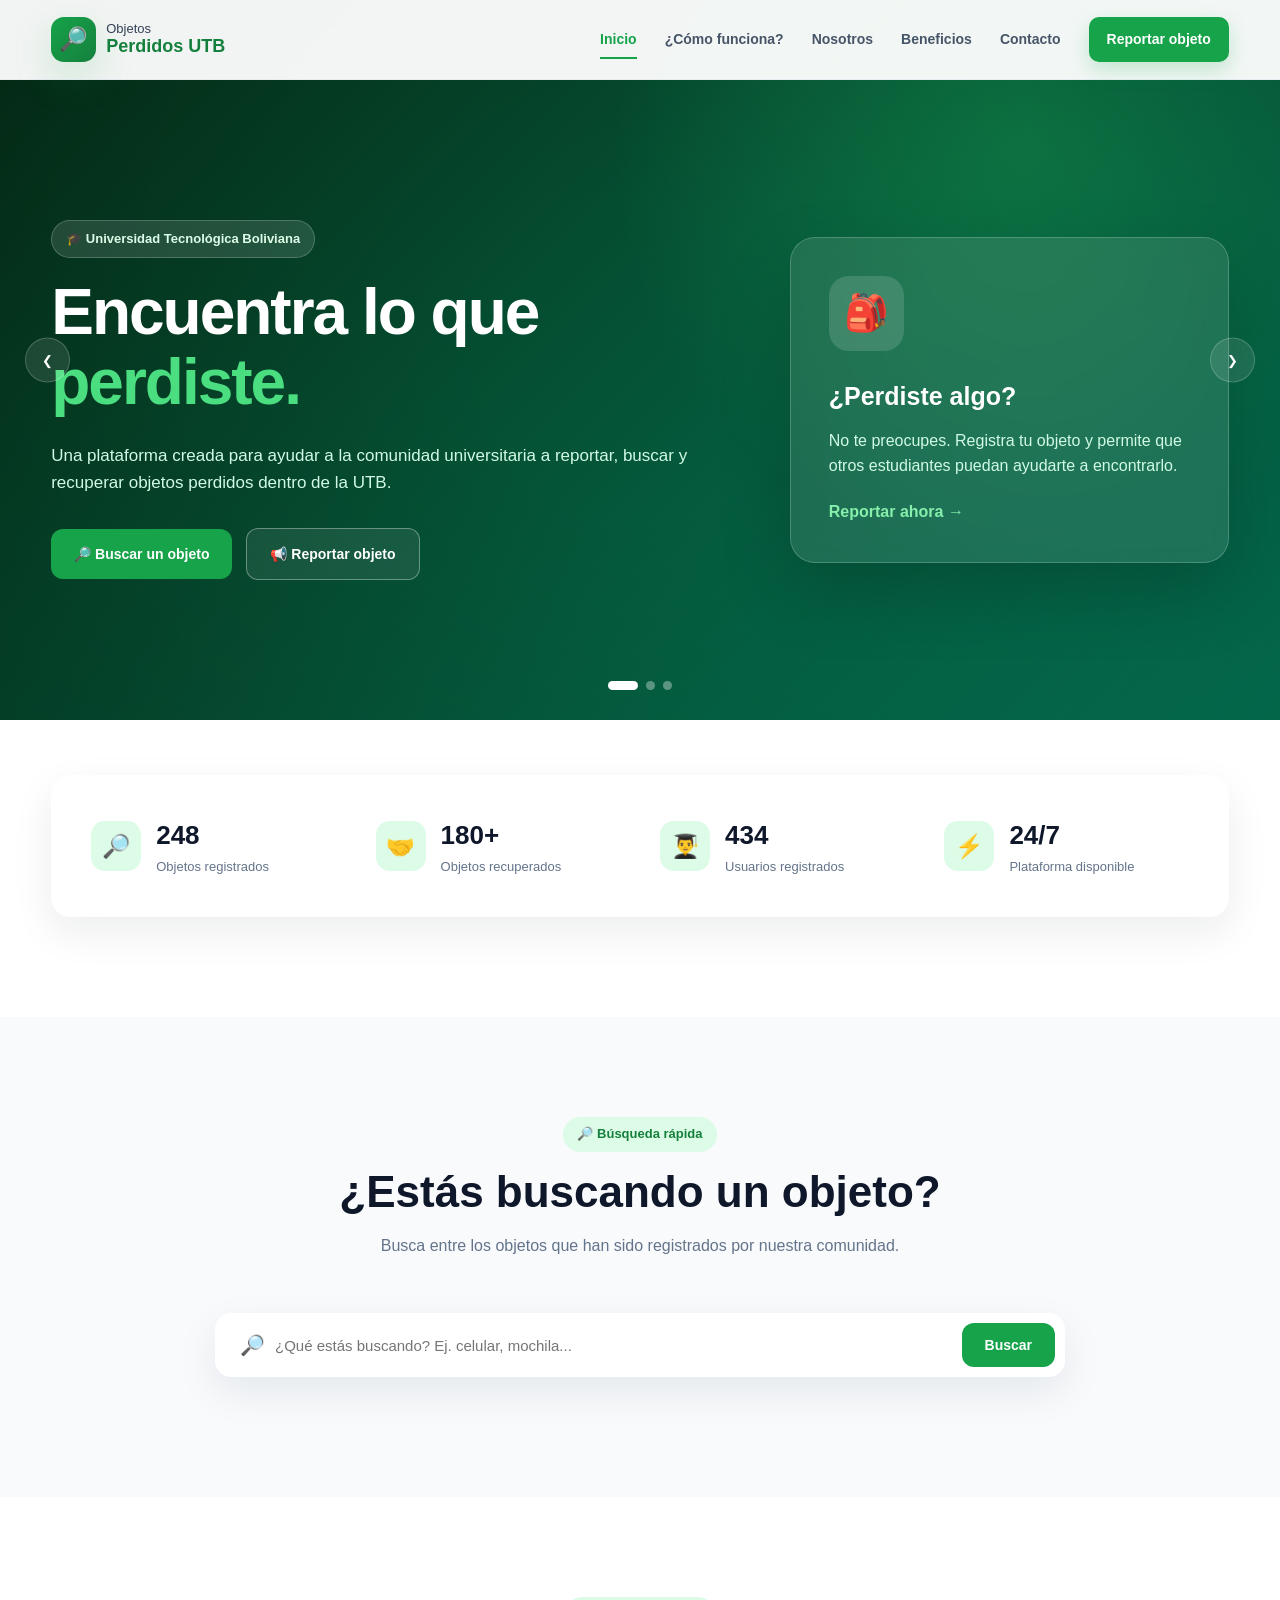
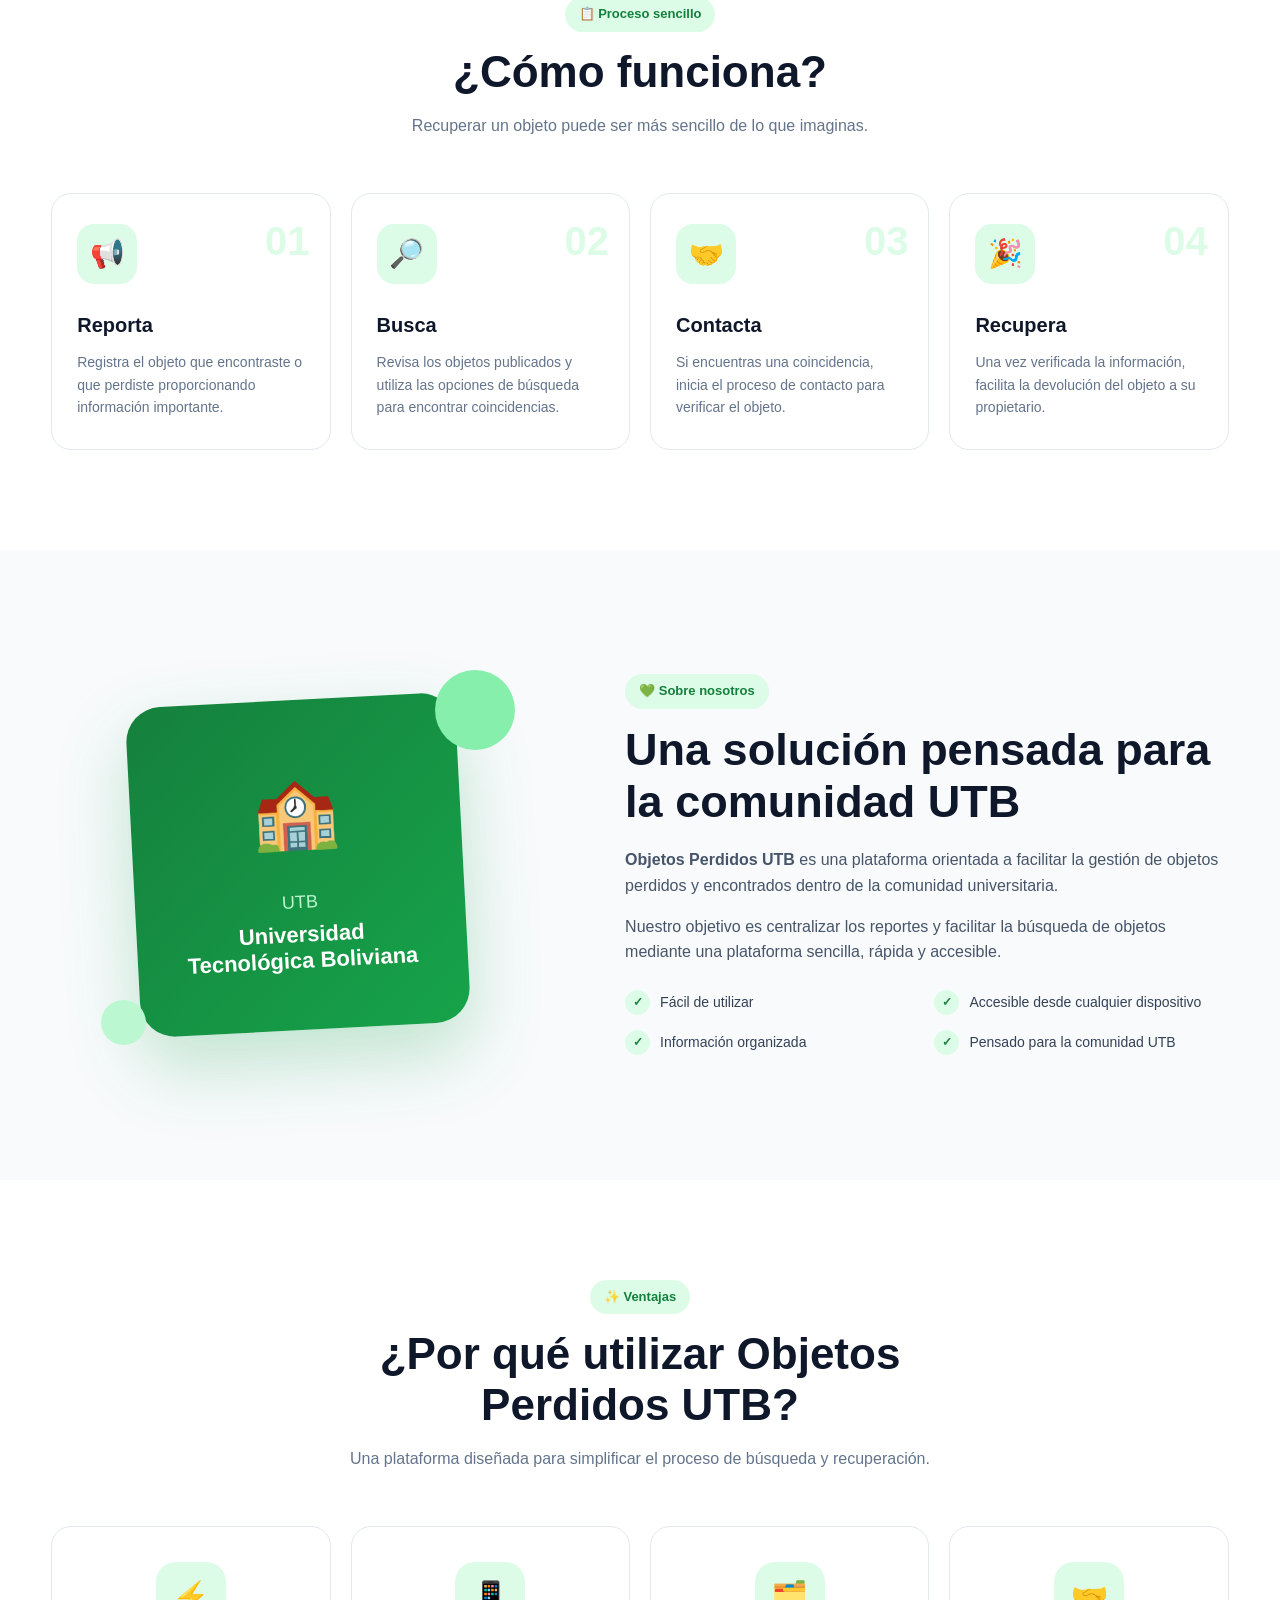
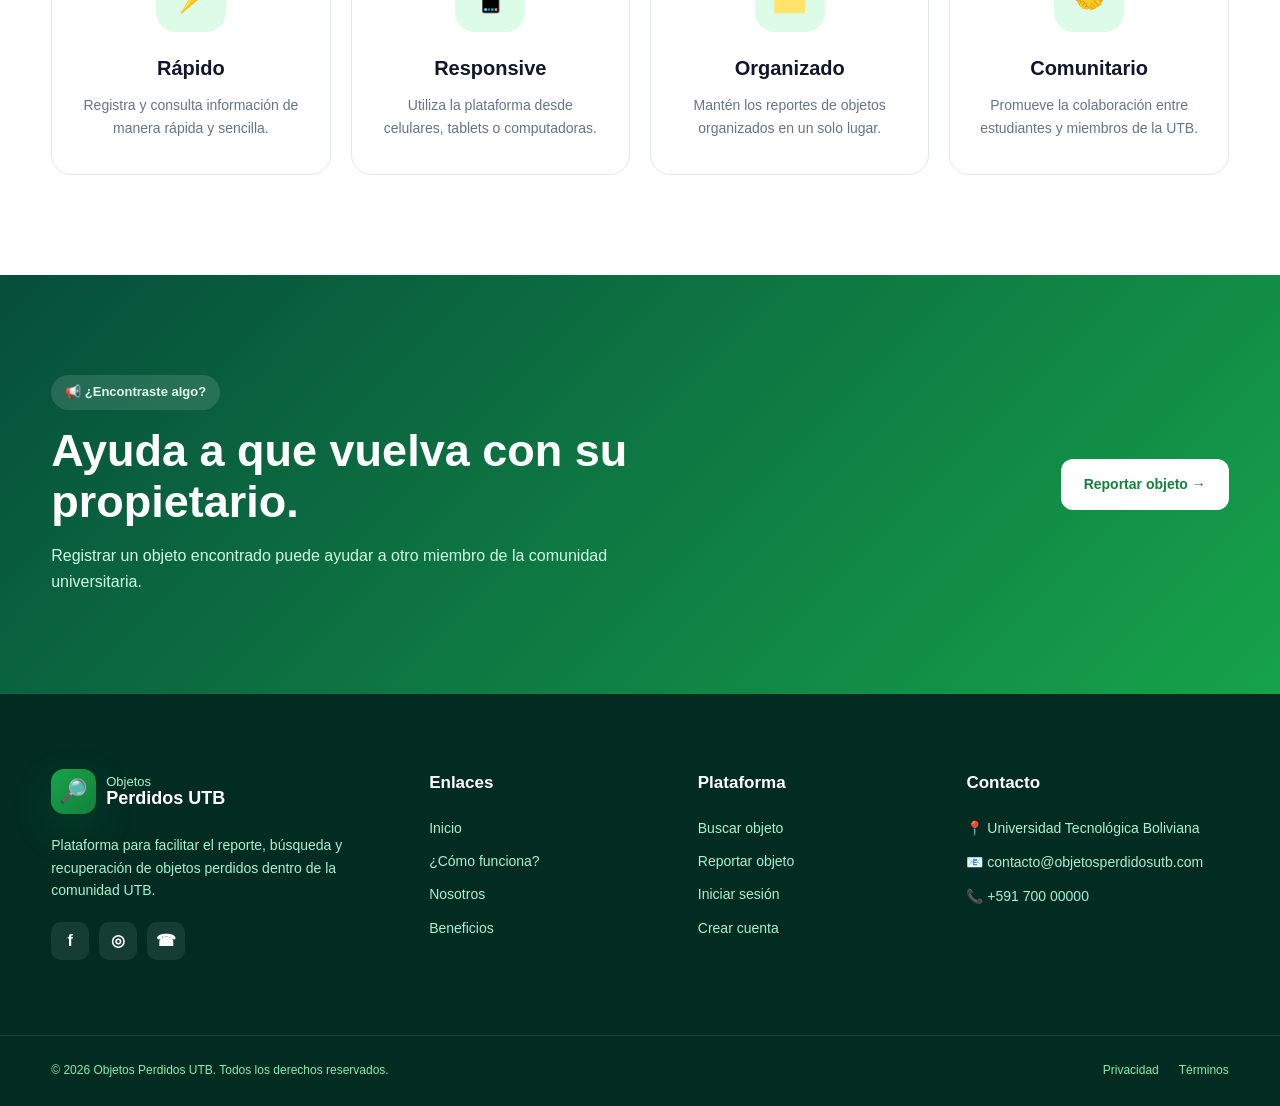
==== commit 274366bf: "Add files via upload" ====
--- a/PROYECTO/index.html
+++ b/PROYECTO/index.html
@@ -1,1004 +1,1004 @@
-<!DOCTYPE html>
-<html lang="es">
-<head>
-    <meta charset="UTF-8">
-
-    <meta name="viewport"
-          content="width=device-width, initial-scale=1.0">
-
-    <meta name="description"
-          content="Objetos Perdidos UTB - Plataforma para reportar y encontrar objetos perdidos dentro de la Universidad Tecnológica Boliviana.">
-
-    <title>Objetos Perdidos UTB</title>
-
-    <!-- CSS -->
-    <link rel="stylesheet" href="style.css">
-</head>
-
-<body>
-
-    <!-- =========================================
-         HEADER
-    ========================================== -->
-    <header class="header" id="header">
-
-        <div class="container nav-container">
-
-            <!-- LOGO -->
-            <a href="#inicio" class="logo">
-
-                <div class="logo-icon">
-                    🔎
-                </div>
-
-                <div class="logo-text">
-                    <span>Objetos</span>
-                    <strong>Perdidos UTB</strong>
-                </div>
-
-            </a>
-
-
-            <!-- MENU -->
-            <nav class="nav" id="nav">
-
-                <a href="#inicio" class="nav-link active">
-                    Inicio
-                </a>
-
-                <a href="#como-funciona" class="nav-link">
-                    ¿Cómo funciona?
-                </a>
-
-                <a href="#nosotros" class="nav-link">
-                    Nosotros
-                </a>
-
-                <a href="#beneficios" class="nav-link">
-                    Beneficios
-                </a>
-
-                <a href="#contacto" class="nav-link">
-                    Contacto
-                </a>
-
-                <a href="#reportar" class="nav-button">
-                    Reportar objeto
-                </a>
-
-            </nav>
-
-
-            <!-- BOTÓN MENÚ CELULAR -->
-            <button class="menu-toggle" id="menu-toggle" aria-label="Abrir menú">
-
-                <span></span>
-                <span></span>
-                <span></span>
-
-            </button>
-
-        </div>
-
-    </header>
-
-
-
-    <!-- =========================================
-         HERO / CARRUSEL
-    ========================================== -->
-    <main>
-
-        <section class="hero" id="inicio">
-
-            <!-- SLIDE 1 -->
-            <div class="slide active">
-
-                <div class="hero-overlay"></div>
-
-                <div class="container hero-content">
-
-                    <div class="hero-text">
-
-                        <span class="hero-tag">
-                            🎓 Universidad Tecnológica Boliviana
-                        </span>
-
-                        <h1>
-                            Encuentra lo que
-                            <span>perdiste.</span>
-                        </h1>
-
-                        <p>
-                            Una plataforma creada para ayudar a la comunidad
-                            universitaria a reportar, buscar y recuperar
-                            objetos perdidos dentro de la UTB.
-                        </p>
-
-                        <div class="hero-buttons">
-
-                            <a href="#buscar" class="btn btn-primary">
-                                🔎 Buscar un objeto
-                            </a>
-
-                            <a href="#reportar" class="btn btn-outline">
-                                📢 Reportar objeto
-                            </a>
-
-                        </div>
-
-                    </div>
-
-
-                    <div class="hero-card">
-
-                        <div class="floating-icon">
-                            🎒
-                        </div>
-
-                        <h3>
-                            ¿Perdiste algo?
-                        </h3>
-
-                        <p>
-                            No te preocupes. Registra tu objeto
-                            y permite que otros estudiantes puedan
-                            ayudarte a encontrarlo.
-                        </p>
-
-                        <a href="#reportar" class="card-link">
-                            Reportar ahora →
-                        </a>
-
-                    </div>
-
-                </div>
-
-            </div>
-
-
-            <!-- SLIDE 2 -->
-            <div class="slide">
-
-                <div class="hero-overlay"></div>
-
-                <div class="container hero-content">
-
-                    <div class="hero-text">
-
-                        <span class="hero-tag">
-                            📱 Fácil y rápido
-                        </span>
-
-                        <h1>
-                            Reporta objetos
-                            <span>en segundos.</span>
-                        </h1>
-
-                        <p>
-                            Describe el objeto perdido, indica dónde
-                            lo viste por última vez y facilita su
-                            recuperación.
-                        </p>
-
-                        <div class="hero-buttons">
-
-                            <a href="#reportar" class="btn btn-primary">
-                                📋 Crear reporte
-                            </a>
-
-                            <a href="#como-funciona" class="btn btn-outline">
-                                Conocer más
-                            </a>
-
-                        </div>
-
-                    </div>
-
-
-                    <div class="hero-card">
-
-                        <div class="floating-icon">
-                            📱
-                        </div>
-
-                        <h3>
-                            Desde cualquier dispositivo
-                        </h3>
-
-                        <p>
-                            Accede desde tu computadora, tablet
-                            o teléfono celular.
-                        </p>
-
-                        <a href="#como-funciona" class="card-link">
-                            Ver cómo funciona →
-                        </a>
-
-                    </div>
-
-                </div>
-
-            </div>
-
-
-            <!-- SLIDE 3 -->
-            <div class="slide">
-
-                <div class="hero-overlay"></div>
-
-                <div class="container hero-content">
-
-                    <div class="hero-text">
-
-                        <span class="hero-tag">
-                            🤝 Comunidad UTB
-                        </span>
-
-                        <h1>
-                            Juntos podemos
-                            <span>recuperarlo.</span>
-                        </h1>
-
-                        <p>
-                            La colaboración entre estudiantes,
-                            docentes y personal administrativo ayuda
-                            a que los objetos regresen a sus dueños.
-                        </p>
-
-                        <div class="hero-buttons">
-
-                            <a href="#buscar" class="btn btn-primary">
-                                🔎 Explorar objetos
-                            </a>
-
-                        </div>
-
-                    </div>
-
-
-                    <div class="hero-card">
-
-                        <div class="floating-icon">
-                            🤝
-                        </div>
-
-                        <h3>
-                            Una comunidad conectada
-                        </h3>
-
-                        <p>
-                            Facilita la comunicación y colaboración
-                            entre los miembros de la universidad.
-                        </p>
-
-                    </div>
-
-                </div>
-
-            </div>
-
-
-            <!-- CONTROLES -->
-            <button class="slider-btn prev" id="prev">
-                ❮
-            </button>
-
-            <button class="slider-btn next" id="next">
-                ❯
-            </button>
-
-
-            <!-- INDICADORES -->
-            <div class="slider-dots" id="slider-dots">
-
-                <button class="dot active" data-slide="0"></button>
-
-                <button class="dot" data-slide="1"></button>
-
-                <button class="dot" data-slide="2"></button>
-
-            </div>
-
-        </section>
-
-
-
-        <!-- =========================================
-             ESTADÍSTICAS
-        ========================================== -->
-        <section class="stats">
-
-            <div class="container stats-grid">
-
-                <div class="stat-item reveal">
-
-                    <div class="stat-icon">
-                        🔎
-                    </div>
-
-                    <div>
-                        <h3 class="counter" data-target="250">
-                            0
-                        </h3>
-
-                        <p>
-                            Objetos registrados
-                        </p>
-                    </div>
-
-                </div>
-
-
-                <div class="stat-item reveal">
-
-                    <div class="stat-icon">
-                        🤝
-                    </div>
-
-                    <div>
-                        <h3 class="counter" data-target="180">
-                            0
-                        </h3>
-
-                        <p>
-                            Objetos recuperados
-                        </p>
-                    </div>
-
-                </div>
-
-
-                <div class="stat-item reveal">
-
-                    <div class="stat-icon">
-                        👨‍🎓
-                    </div>
-
-                    <div>
-                        <h3 class="counter" data-target="500">
-                            0
-                        </h3>
-
-                        <p>
-                            Usuarios registrados
-                        </p>
-
-                    </div>
-
-                </div>
-
-
-                <div class="stat-item reveal">
-
-                    <div class="stat-icon">
-                        ⚡
-                    </div>
-
-                    <div>
-
-                        <h3>
-                            24/7
-                        </h3>
-
-                        <p>
-                            Plataforma disponible
-                        </p>
-
-                    </div>
-
-                </div>
-
-            </div>
-
-        </section>
-
-
-
-        <!-- =========================================
-             BUSCAR
-        ========================================== -->
-        <section class="search-section" id="buscar">
-
-            <div class="container">
-
-                <div class="section-header reveal">
-
-                    <span class="section-tag">
-                        🔎 Búsqueda rápida
-                    </span>
-
-                    <h2>
-                        ¿Estás buscando un objeto?
-                    </h2>
-
-                    <p>
-                        Busca entre los objetos que han sido
-                        registrados por nuestra comunidad.
-                    </p>
-
-                </div>
-
-
-                <div class="search-box reveal">
-
-                    <div class="search-input">
-
-                        <span>
-                            🔎
-                        </span>
-
-                        <input
-                            type="text"
-                            id="searchInput"
-                            placeholder="¿Qué estás buscando? Ej. celular, mochila..."
-                        >
-
-                    </div>
-
-                    <button class="btn btn-primary" id="searchButton">
-                        Buscar
-                    </button>
-
-                </div>
-
-                <p class="search-message" id="searchMessage"></p>
-
-            </div>
-
-        </section>
-
-
-
-        <!-- =========================================
-             COMO FUNCIONA
-        ========================================== -->
-        <section class="how-section" id="como-funciona">
-
-            <div class="container">
-
-                <div class="section-header reveal">
-
-                    <span class="section-tag">
-                        📋 Proceso sencillo
-                    </span>
-
-                    <h2>
-                        ¿Cómo funciona?
-                    </h2>
-
-                    <p>
-                        Recuperar un objeto puede ser más sencillo
-                        de lo que imaginas.
-                    </p>
-
-                </div>
-
-
-                <div class="steps">
-
-                    <!-- PASO 1 -->
-                    <div class="step-card reveal">
-
-                        <div class="step-number">
-                            01
-                        </div>
-
-                        <div class="step-icon">
-                            📢
-                        </div>
-
-                        <h3>
-                            Reporta
-                        </h3>
-
-                        <p>
-                            Registra el objeto que encontraste
-                            o que perdiste proporcionando
-                            información importante.
-                        </p>
-
-                    </div>
-
-
-                    <!-- PASO 2 -->
-                    <div class="step-card reveal">
-
-                        <div class="step-number">
-                            02
-                        </div>
-
-                        <div class="step-icon">
-                            🔎
-                        </div>
-
-                        <h3>
-                            Busca
-                        </h3>
-
-                        <p>
-                            Revisa los objetos publicados
-                            y utiliza las opciones de búsqueda
-                            para encontrar coincidencias.
-                        </p>
-
-                    </div>
-
-
-                    <!-- PASO 3 -->
-                    <div class="step-card reveal">
-
-                        <div class="step-number">
-                            03
-                        </div>
-
-                        <div class="step-icon">
-                            🤝
-                        </div>
-
-                        <h3>
-                            Contacta
-                        </h3>
-
-                        <p>
-                            Si encuentras una coincidencia,
-                            inicia el proceso de contacto
-                            para verificar el objeto.
-                        </p>
-
-                    </div>
-
-
-                    <!-- PASO 4 -->
-                    <div class="step-card reveal">
-
-                        <div class="step-number">
-                            04
-                        </div>
-
-                        <div class="step-icon">
-                            🎉
-                        </div>
-
-                        <h3>
-                            Recupera
-                        </h3>
-
-                        <p>
-                            Una vez verificada la información,
-                            facilita la devolución del objeto
-                            a su propietario.
-                        </p>
-
-                    </div>
-
-                </div>
-
-            </div>
-
-        </section>
-
-
-
-        <!-- =========================================
-             SOBRE NOSOTROS
-        ========================================== -->
-        <section class="about-section" id="nosotros">
-
-            <div class="container about-grid">
-
-                <div class="about-image reveal">
-
-                    <div class="image-card">
-
-                        <div class="image-icon">
-                            🏫
-                        </div>
-
-                        <span>
-                            UTB
-                        </span>
-
-                        <strong>
-                            Universidad Tecnológica Boliviana
-                        </strong>
-
-                    </div>
-
-                    <div class="about-decoration decoration-1"></div>
-                    <div class="about-decoration decoration-2"></div>
-
-                </div>
-
-
-                <div class="about-content reveal">
-
-                    <span class="section-tag">
-                        💚 Sobre nosotros
-                    </span>
-
-                    <h2>
-                        Una solución pensada para
-                        la comunidad UTB
-                    </h2>
-
-                    <p>
-                        <strong>Objetos Perdidos UTB</strong> es una
-                        plataforma orientada a facilitar la gestión
-                        de objetos perdidos y encontrados dentro
-                        de la comunidad universitaria.
-                    </p>
-
-                    <p>
-                        Nuestro objetivo es centralizar los reportes
-                        y facilitar la búsqueda de objetos mediante
-                        una plataforma sencilla, rápida y accesible.
-                    </p>
-
-
-                    <div class="about-features">
-
-                        <div class="feature">
-
-                            <span>✓</span>
-
-                            <p>
-                                Fácil de utilizar
-                            </p>
-
-                        </div>
-
-                        <div class="feature">
-
-                            <span>✓</span>
-
-                            <p>
-                                Accesible desde cualquier dispositivo
-                            </p>
-
-                        </div>
-
-                        <div class="feature">
-
-                            <span>✓</span>
-
-                            <p>
-                                Información organizada
-                            </p>
-
-                        </div>
-
-                        <div class="feature">
-
-                            <span>✓</span>
-
-                            <p>
-                                Pensado para la comunidad UTB
-                            </p>
-
-                        </div>
-
-                    </div>
-
-                </div>
-
-            </div>
-
-        </section>
-
-
-
-        <!-- =========================================
-             BENEFICIOS
-        ========================================== -->
-        <section class="benefits-section" id="beneficios">
-
-            <div class="container">
-
-                <div class="section-header reveal">
-
-                    <span class="section-tag">
-                        ✨ Ventajas
-                    </span>
-
-                    <h2>
-                        ¿Por qué utilizar Objetos Perdidos UTB?
-                    </h2>
-
-                    <p>
-                        Una plataforma diseñada para simplificar
-                        el proceso de búsqueda y recuperación.
-                    </p>
-
-                </div>
-
-
-                <div class="benefits-grid">
-
-                    <article class="benefit-card reveal">
-
-                        <div class="benefit-icon">
-                            ⚡
-                        </div>
-
-                        <h3>
-                            Rápido
-                        </h3>
-
-                        <p>
-                            Registra y consulta información
-                            de manera rápida y sencilla.
-                        </p>
-
-                    </article>
-
-
-                    <article class="benefit-card reveal">
-
-                        <div class="benefit-icon">
-                            📱
-                        </div>
-
-                        <h3>
-                            Responsive
-                        </h3>
-
-                        <p>
-                            Utiliza la plataforma desde celulares,
-                            tablets o computadoras.
-                        </p>
-
-                    </article>
-
-
-                    <article class="benefit-card reveal">
-
-                        <div class="benefit-icon">
-                            🗂️
-                        </div>
-
-                        <h3>
-                            Organizado
-                        </h3>
-
-                        <p>
-                            Mantén los reportes de objetos
-                            organizados en un solo lugar.
-                        </p>
-
-                    </article>
-
-
-                    <article class="benefit-card reveal">
-
-                        <div class="benefit-icon">
-                            🤝
-                        </div>
-
-                        <h3>
-                            Comunitario
-                        </h3>
-
-                        <p>
-                            Promueve la colaboración entre
-                            estudiantes y miembros de la UTB.
-                        </p>
-
-                    </article>
-
-                </div>
-
-            </div>
-
-        </section>
-
-
-
-        <!-- =========================================
-             REPORTAR
-        ========================================== -->
-        <section class="cta-section" id="reportar">
-
-            <div class="container">
-
-                <div class="cta-content reveal">
-
-                    <div>
-
-                        <span class="section-tag light">
-                            📢 ¿Encontraste algo?
-                        </span>
-
-                        <h2>
-                            Ayuda a que vuelva
-                            con su propietario.
-                        </h2>
-
-                        <p>
-                            Registrar un objeto encontrado puede
-                            ayudar a otro miembro de la comunidad
-                            universitaria.
-                        </p>
-
-                    </div>
-
-
-                    <a href="#" class="btn btn-white">
-                        Reportar objeto →
-                    </a>
-
-                </div>
-
-            </div>
-
-        </section>
-
-    </main>
-
-
-
-    <!-- =========================================
-         FOOTER
-    ========================================== -->
-    <footer class="footer" id="contacto">
-
-        <div class="container footer-grid">
-
-            <!-- INFORMACIÓN -->
-            <div class="footer-column">
-
-                <a href="#inicio" class="logo footer-logo">
-
-                    <div class="logo-icon">
-                        🔎
-                    </div>
-
-                    <div class="logo-text">
-                        <span>Objetos</span>
-                        <strong>Perdidos UTB</strong>
-                    </div>
-
-                </a>
-
-                <p>
-                    Plataforma para facilitar el reporte,
-                    búsqueda y recuperación de objetos perdidos
-                    dentro de la comunidad UTB.
-                </p>
-
-
-                <div class="social-links">
-
-                    <a href="#" aria-label="Facebook">
-                        f
-                    </a>
-
-                    <a href="#" aria-label="Instagram">
-                        ◎
-                    </a>
-
-                    <a href="#" aria-label="WhatsApp">
-                        ☎
-                    </a>
-
-                </div>
-
-            </div>
-
-
-            <!-- ENLACES -->
-            <div class="footer-column">
-
-                <h3>
-                    Enlaces
-                </h3>
-
-                <a href="#inicio">
-                    Inicio
-                </a>
-
-                <a href="#como-funciona">
-                    ¿Cómo funciona?
-                </a>
-
-                <a href="#nosotros">
-                    Nosotros
-                </a>
-
-                <a href="#beneficios">
-                    Beneficios
-                </a>
-
-            </div>
-
-
-            <!-- SERVICIOS -->
-            <div class="footer-column">
-
-                <h3>
-                    Plataforma
-                </h3>
-
-                <a href="#buscar">
-                    Buscar objeto
-                </a>
-
-                <a href="#reportar">
-                    Reportar objeto
-                </a>
-
-                <a href="#">
-                    Iniciar sesión
-                </a>
-
-                <a href="#">
-                    Crear cuenta
-                </a>
-
-            </div>
-
-
-            <!-- CONTACTO -->
-            <div class="footer-column">
-
-                <h3>
-                    Contacto
-                </h3>
-
-                <p>
-                    📍 Universidad Tecnológica Boliviana
-                </p>
-
-                <p>
-                    📧 contacto@objetosperdidosutb.com
-                </p>
-
-                <p>
-                    📞 +591 700 00000
-                </p>
-
-            </div>
-
-        </div>
-
-
-        <!-- FOOTER BOTTOM -->
-        <div class="footer-bottom">
-
-            <div class="container footer-bottom-content">
-
-                <p>
-                    © <span id="year"></span>
-                    Objetos Perdidos UTB. Todos los derechos reservados.
-                </p>
-
-                <div>
-
-                    <a href="#">
-                        Privacidad
-                    </a>
-
-                    <a href="#">
-                        Términos
-                    </a>
-
-                </div>
-
-            </div>
-
-        </div>
-
-    </footer>
-
-
-    <!-- BOTÓN VOLVER ARRIBA -->
-    <button id="backToTop" class="back-to-top">
-        ↑
-    </button>
-
-
-    <!-- JAVASCRIPT -->
-    <script src="script.js"></script>
-
-</body>
+<!DOCTYPE html>
+<html lang="es">
+<head>
+    <meta charset="UTF-8">
+
+    <meta name="viewport"
+          content="width=device-width, initial-scale=1.0">
+
+    <meta name="description"
+          content="Objetos Perdidos UTB - Plataforma para reportar y encontrar objetos perdidos dentro de la Universidad Tecnológica Boliviana.">
+
+    <title>Objetos Perdidos UTB</title>
+
+    <!-- CSS -->
+    <link rel="stylesheet" href="style.css">
+</head>
+
+<body>
+
+    <!-- =========================================
+         HEADER
+    ========================================== -->
+    <header class="header" id="header">
+
+        <div class="container nav-container">
+
+            <!-- LOGO -->
+            <a href="#inicio" class="logo">
+
+                <div class="logo-icon">
+                    🔎
+                </div>
+
+                <div class="logo-text">
+                    <span>Objetos</span>
+                    <strong>Perdidos UTB</strong>
+                </div>
+
+            </a>
+
+
+            <!-- MENU -->
+            <nav class="nav" id="nav">
+
+                <a href="#inicio" class="nav-link active">
+                    Inicio
+                </a>
+
+                <a href="#como-funciona" class="nav-link">
+                    ¿Cómo funciona?
+                </a>
+
+                <a href="#nosotros" class="nav-link">
+                    Nosotros
+                </a>
+
+                <a href="#beneficios" class="nav-link">
+                    Beneficios
+                </a>
+
+                <a href="#contacto" class="nav-link">
+                    Contacto
+                </a>
+
+                <a href="#reportar" class="nav-button">
+                    Reportar objeto
+                </a>
+
+            </nav>
+
+
+            <!-- BOTÓN MENÚ CELULAR -->
+            <button class="menu-toggle" id="menu-toggle" aria-label="Abrir menú">
+
+                <span></span>
+                <span></span>
+                <span></span>
+
+            </button>
+
+        </div>
+
+    </header>
+
+
+
+    <!-- =========================================
+         HERO / CARRUSEL
+    ========================================== -->
+    <main>
+
+        <section class="hero" id="inicio">
+
+            <!-- SLIDE 1 -->
+            <div class="slide active">
+
+                <div class="hero-overlay"></div>
+
+                <div class="container hero-content">
+
+                    <div class="hero-text">
+
+                        <span class="hero-tag">
+                            🎓 Universidad Tecnológica Boliviana
+                        </span>
+
+                        <h1>
+                            Encuentra lo que
+                            <span>perdiste.</span>
+                        </h1>
+
+                        <p>
+                            Una plataforma creada para ayudar a la comunidad
+                            universitaria a reportar, buscar y recuperar
+                            objetos perdidos dentro de la UTB.
+                        </p>
+
+                        <div class="hero-buttons">
+
+                            <a href="#buscar" class="btn btn-primary">
+                                🔎 Buscar un objeto
+                            </a>
+
+                            <a href="#reportar" class="btn btn-outline">
+                                📢 Reportar objeto
+                            </a>
+
+                        </div>
+
+                    </div>
+
+
+                    <div class="hero-card">
+
+                        <div class="floating-icon">
+                            🎒
+                        </div>
+
+                        <h3>
+                            ¿Perdiste algo?
+                        </h3>
+
+                        <p>
+                            No te preocupes. Registra tu objeto
+                            y permite que otros estudiantes puedan
+                            ayudarte a encontrarlo.
+                        </p>
+
+                        <a href="#reportar" class="card-link">
+                            Reportar ahora →
+                        </a>
+
+                    </div>
+
+                </div>
+
+            </div>
+
+
+            <!-- SLIDE 2 -->
+            <div class="slide">
+
+                <div class="hero-overlay"></div>
+
+                <div class="container hero-content">
+
+                    <div class="hero-text">
+
+                        <span class="hero-tag">
+                            📱 Fácil y rápido
+                        </span>
+
+                        <h1>
+                            Reporta objetos
+                            <span>en segundos.</span>
+                        </h1>
+
+                        <p>
+                            Describe el objeto perdido, indica dónde
+                            lo viste por última vez y facilita su
+                            recuperación.
+                        </p>
+
+                        <div class="hero-buttons">
+
+                            <a href="#reportar" class="btn btn-primary">
+                                📋 Crear reporte
+                            </a>
+
+                            <a href="#como-funciona" class="btn btn-outline">
+                                Conocer más
+                            </a>
+
+                        </div>
+
+                    </div>
+
+
+                    <div class="hero-card">
+
+                        <div class="floating-icon">
+                            📱
+                        </div>
+
+                        <h3>
+                            Desde cualquier dispositivo
+                        </h3>
+
+                        <p>
+                            Accede desde tu computadora, tablet
+                            o teléfono celular.
+                        </p>
+
+                        <a href="#como-funciona" class="card-link">
+                            Ver cómo funciona →
+                        </a>
+
+                    </div>
+
+                </div>
+
+            </div>
+
+
+            <!-- SLIDE 3 -->
+            <div class="slide">
+
+                <div class="hero-overlay"></div>
+
+                <div class="container hero-content">
+
+                    <div class="hero-text">
+
+                        <span class="hero-tag">
+                            🤝 Comunidad UTB
+                        </span>
+
+                        <h1>
+                            Juntos podemos
+                            <span>recuperarlo.</span>
+                        </h1>
+
+                        <p>
+                            La colaboración entre estudiantes,
+                            docentes y personal administrativo ayuda
+                            a que los objetos regresen a sus dueños.
+                        </p>
+
+                        <div class="hero-buttons">
+
+                            <a href="#buscar" class="btn btn-primary">
+                                🔎 Explorar objetos
+                            </a>
+
+                        </div>
+
+                    </div>
+
+
+                    <div class="hero-card">
+
+                        <div class="floating-icon">
+                            🤝
+                        </div>
+
+                        <h3>
+                            Una comunidad conectada
+                        </h3>
+
+                        <p>
+                            Facilita la comunicación y colaboración
+                            entre los miembros de la universidad.
+                        </p>
+
+                    </div>
+
+                </div>
+
+            </div>
+
+
+            <!-- CONTROLES -->
+            <button class="slider-btn prev" id="prev">
+                ❮
+            </button>
+
+            <button class="slider-btn next" id="next">
+                ❯
+            </button>
+
+
+            <!-- INDICADORES -->
+            <div class="slider-dots" id="slider-dots">
+
+                <button class="dot active" data-slide="0"></button>
+
+                <button class="dot" data-slide="1"></button>
+
+                <button class="dot" data-slide="2"></button>
+
+            </div>
+
+        </section>
+
+
+
+        <!-- =========================================
+             ESTADÍSTICAS
+        ========================================== -->
+        <section class="stats">
+
+            <div class="container stats-grid">
+
+                <div class="stat-item reveal">
+
+                    <div class="stat-icon">
+                        🔎
+                    </div>
+
+                    <div>
+                        <h3 class="counter" data-target="250">
+                            0
+                        </h3>
+
+                        <p>
+                            Objetos registrados
+                        </p>
+                    </div>
+
+                </div>
+
+
+                <div class="stat-item reveal">
+
+                    <div class="stat-icon">
+                        🤝
+                    </div>
+
+                    <div>
+                        <h3 class="counter" data-target="180">
+                            0
+                        </h3>
+
+                        <p>
+                            Objetos recuperados
+                        </p>
+                    </div>
+
+                </div>
+
+
+                <div class="stat-item reveal">
+
+                    <div class="stat-icon">
+                        👨‍🎓
+                    </div>
+
+                    <div>
+                        <h3 class="counter" data-target="500">
+                            0
+                        </h3>
+
+                        <p>
+                            Usuarios registrados
+                        </p>
+
+                    </div>
+
+                </div>
+
+
+                <div class="stat-item reveal">
+
+                    <div class="stat-icon">
+                        ⚡
+                    </div>
+
+                    <div>
+
+                        <h3>
+                            24/7
+                        </h3>
+
+                        <p>
+                            Plataforma disponible
+                        </p>
+
+                    </div>
+
+                </div>
+
+            </div>
+
+        </section>
+
+
+
+        <!-- =========================================
+             BUSCAR
+        ========================================== -->
+        <section class="search-section" id="buscar">
+
+            <div class="container">
+
+                <div class="section-header reveal">
+
+                    <span class="section-tag">
+                        🔎 Búsqueda rápida
+                    </span>
+
+                    <h2>
+                        ¿Estás buscando un objeto?
+                    </h2>
+
+                    <p>
+                        Busca entre los objetos que han sido
+                        registrados por nuestra comunidad.
+                    </p>
+
+                </div>
+
+
+                <div class="search-box reveal">
+
+                    <div class="search-input">
+
+                        <span>
+                            🔎
+                        </span>
+
+                        <input
+                            type="text"
+                            id="searchInput"
+                            placeholder="¿Qué estás buscando? Ej. celular, mochila..."
+                        >
+
+                    </div>
+
+                    <button class="btn btn-primary" id="searchButton">
+                        Buscar
+                    </button>
+
+                </div>
+
+                <p class="search-message" id="searchMessage"></p>
+
+            </div>
+
+        </section>
+
+
+
+        <!-- =========================================
+             COMO FUNCIONA
+        ========================================== -->
+        <section class="how-section" id="como-funciona">
+
+            <div class="container">
+
+                <div class="section-header reveal">
+
+                    <span class="section-tag">
+                        📋 Proceso sencillo
+                    </span>
+
+                    <h2>
+                        ¿Cómo funciona?
+                    </h2>
+
+                    <p>
+                        Recuperar un objeto puede ser más sencillo
+                        de lo que imaginas.
+                    </p>
+
+                </div>
+
+
+                <div class="steps">
+
+                    <!-- PASO 1 -->
+                    <div class="step-card reveal">
+
+                        <div class="step-number">
+                            01
+                        </div>
+
+                        <div class="step-icon">
+                            📢
+                        </div>
+
+                        <h3>
+                            Reporta
+                        </h3>
+
+                        <p>
+                            Registra el objeto que encontraste
+                            o que perdiste proporcionando
+                            información importante.
+                        </p>
+
+                    </div>
+
+
+                    <!-- PASO 2 -->
+                    <div class="step-card reveal">
+
+                        <div class="step-number">
+                            02
+                        </div>
+
+                        <div class="step-icon">
+                            🔎
+                        </div>
+
+                        <h3>
+                            Busca
+                        </h3>
+
+                        <p>
+                            Revisa los objetos publicados
+                            y utiliza las opciones de búsqueda
+                            para encontrar coincidencias.
+                        </p>
+
+                    </div>
+
+
+                    <!-- PASO 3 -->
+                    <div class="step-card reveal">
+
+                        <div class="step-number">
+                            03
+                        </div>
+
+                        <div class="step-icon">
+                            🤝
+                        </div>
+
+                        <h3>
+                            Contacta
+                        </h3>
+
+                        <p>
+                            Si encuentras una coincidencia,
+                            inicia el proceso de contacto
+                            para verificar el objeto.
+                        </p>
+
+                    </div>
+
+
+                    <!-- PASO 4 -->
+                    <div class="step-card reveal">
+
+                        <div class="step-number">
+                            04
+                        </div>
+
+                        <div class="step-icon">
+                            🎉
+                        </div>
+
+                        <h3>
+                            Recupera
+                        </h3>
+
+                        <p>
+                            Una vez verificada la información,
+                            facilita la devolución del objeto
+                            a su propietario.
+                        </p>
+
+                    </div>
+
+                </div>
+
+            </div>
+
+        </section>
+
+
+
+        <!-- =========================================
+             SOBRE NOSOTROS
+        ========================================== -->
+        <section class="about-section" id="nosotros">
+
+            <div class="container about-grid">
+
+                <div class="about-image reveal">
+
+                    <div class="image-card">
+
+                        <div class="image-icon">
+                            🏫
+                        </div>
+
+                        <span>
+                            UTB
+                        </span>
+
+                        <strong>
+                            Universidad Tecnológica Boliviana
+                        </strong>
+
+                    </div>
+
+                    <div class="about-decoration decoration-1"></div>
+                    <div class="about-decoration decoration-2"></div>
+
+                </div>
+
+
+                <div class="about-content reveal">
+
+                    <span class="section-tag">
+                        💚 Sobre nosotros
+                    </span>
+
+                    <h2>
+                        Una solución pensada para
+                        la comunidad UTB
+                    </h2>
+
+                    <p>
+                        <strong>Objetos Perdidos UTB</strong> es una
+                        plataforma orientada a facilitar la gestión
+                        de objetos perdidos y encontrados dentro
+                        de la comunidad universitaria.
+                    </p>
+
+                    <p>
+                        Nuestro objetivo es centralizar los reportes
+                        y facilitar la búsqueda de objetos mediante
+                        una plataforma sencilla, rápida y accesible.
+                    </p>
+
+
+                    <div class="about-features">
+
+                        <div class="feature">
+
+                            <span>✓</span>
+
+                            <p>
+                                Fácil de utilizar
+                            </p>
+
+                        </div>
+
+                        <div class="feature">
+
+                            <span>✓</span>
+
+                            <p>
+                                Accesible desde cualquier dispositivo
+                            </p>
+
+                        </div>
+
+                        <div class="feature">
+
+                            <span>✓</span>
+
+                            <p>
+                                Información organizada
+                            </p>
+
+                        </div>
+
+                        <div class="feature">
+
+                            <span>✓</span>
+
+                            <p>
+                                Pensado para la comunidad UTB
+                            </p>
+
+                        </div>
+
+                    </div>
+
+                </div>
+
+            </div>
+
+        </section>
+
+
+
+        <!-- =========================================
+             BENEFICIOS
+        ========================================== -->
+        <section class="benefits-section" id="beneficios">
+
+            <div class="container">
+
+                <div class="section-header reveal">
+
+                    <span class="section-tag">
+                        ✨ Ventajas
+                    </span>
+
+                    <h2>
+                        ¿Por qué utilizar Objetos Perdidos UTB?
+                    </h2>
+
+                    <p>
+                        Una plataforma diseñada para simplificar
+                        el proceso de búsqueda y recuperación.
+                    </p>
+
+                </div>
+
+
+                <div class="benefits-grid">
+
+                    <article class="benefit-card reveal">
+
+                        <div class="benefit-icon">
+                            ⚡
+                        </div>
+
+                        <h3>
+                            Rápido
+                        </h3>
+
+                        <p>
+                            Registra y consulta información
+                            de manera rápida y sencilla.
+                        </p>
+
+                    </article>
+
+
+                    <article class="benefit-card reveal">
+
+                        <div class="benefit-icon">
+                            📱
+                        </div>
+
+                        <h3>
+                            Responsive
+                        </h3>
+
+                        <p>
+                            Utiliza la plataforma desde celulares,
+                            tablets o computadoras.
+                        </p>
+
+                    </article>
+
+
+                    <article class="benefit-card reveal">
+
+                        <div class="benefit-icon">
+                            🗂️
+                        </div>
+
+                        <h3>
+                            Organizado
+                        </h3>
+
+                        <p>
+                            Mantén los reportes de objetos
+                            organizados en un solo lugar.
+                        </p>
+
+                    </article>
+
+
+                    <article class="benefit-card reveal">
+
+                        <div class="benefit-icon">
+                            🤝
+                        </div>
+
+                        <h3>
+                            Comunitario
+                        </h3>
+
+                        <p>
+                            Promueve la colaboración entre
+                            estudiantes y miembros de la UTB.
+                        </p>
+
+                    </article>
+
+                </div>
+
+            </div>
+
+        </section>
+
+
+
+        <!-- =========================================
+             REPORTAR
+        ========================================== -->
+        <section class="cta-section" id="reportar">
+
+            <div class="container">
+
+                <div class="cta-content reveal">
+
+                    <div>
+
+                        <span class="section-tag light">
+                            📢 ¿Encontraste algo?
+                        </span>
+
+                        <h2>
+                            Ayuda a que vuelva
+                            con su propietario.
+                        </h2>
+
+                        <p>
+                            Registrar un objeto encontrado puede
+                            ayudar a otro miembro de la comunidad
+                            universitaria.
+                        </p>
+
+                    </div>
+
+
+                    <a href="#" class="btn btn-white">
+                        Reportar objeto →
+                    </a>
+
+                </div>
+
+            </div>
+
+        </section>
+
+    </main>
+
+
+
+    <!-- =========================================
+         FOOTER
+    ========================================== -->
+    <footer class="footer" id="contacto">
+
+        <div class="container footer-grid">
+
+            <!-- INFORMACIÓN -->
+            <div class="footer-column">
+
+                <a href="#inicio" class="logo footer-logo">
+
+                    <div class="logo-icon">
+                        🔎
+                    </div>
+
+                    <div class="logo-text">
+                        <span>Objetos</span>
+                        <strong>Perdidos UTB</strong>
+                    </div>
+
+                </a>
+
+                <p>
+                    Plataforma para facilitar el reporte,
+                    búsqueda y recuperación de objetos perdidos
+                    dentro de la comunidad UTB.
+                </p>
+
+
+                <div class="social-links">
+
+                    <a href="#" aria-label="Facebook">
+                        f
+                    </a>
+
+                    <a href="#" aria-label="Instagram">
+                        ◎
+                    </a>
+
+                    <a href="#" aria-label="WhatsApp">
+                        ☎
+                    </a>
+
+                </div>
+
+            </div>
+
+
+            <!-- ENLACES -->
+            <div class="footer-column">
+
+                <h3>
+                    Enlaces
+                </h3>
+
+                <a href="#inicio">
+                    Inicio
+                </a>
+
+                <a href="#como-funciona">
+                    ¿Cómo funciona?
+                </a>
+
+                <a href="#nosotros">
+                    Nosotros
+                </a>
+
+                <a href="#beneficios">
+                    Beneficios
+                </a>
+
+            </div>
+
+
+            <!-- SERVICIOS -->
+            <div class="footer-column">
+
+                <h3>
+                    Plataforma
+                </h3>
+
+                <a href="#buscar">
+                    Buscar objeto
+                </a>
+
+                <a href="#reportar">
+                    Reportar objeto
+                </a>
+
+                <a href="#">
+                    Iniciar sesión
+                </a>
+
+                <a href="#">
+                    Crear cuenta
+                </a>
+
+            </div>
+
+
+            <!-- CONTACTO -->
+            <div class="footer-column">
+
+                <h3>
+                    Contacto
+                </h3>
+
+                <p>
+                    📍 Universidad Tecnológica Boliviana
+                </p>
+
+                <p>
+                    📧 contacto@objetosperdidosutb.com
+                </p>
+
+                <p>
+                    📞 +591 700 00000
+                </p>
+
+            </div>
+
+        </div>
+
+
+        <!-- FOOTER BOTTOM -->
+        <div class="footer-bottom">
+
+            <div class="container footer-bottom-content">
+
+                <p>
+                    © <span id="year"></span>
+                    Objetos Perdidos UTB. Todos los derechos reservados.
+                </p>
+
+                <div>
+
+                    <a href="#">
+                        Privacidad
+                    </a>
+
+                    <a href="#">
+                        Términos
+                    </a>
+
+                </div>
+
+            </div>
+
+        </div>
+
+    </footer>
+
+
+    <!-- BOTÓN VOLVER ARRIBA -->
+    <button id="backToTop" class="back-to-top">
+        ↑
+    </button>
+
+
+    <!-- JAVASCRIPT -->
+    <script src="script.js"></script>
+
+</body>
 </html>
--- a/PROYECTO/style.css
+++ b/PROYECTO/style.css
@@ -1,2004 +1,2004 @@
-/* =========================================
-   VARIABLES
-========================================= */
-
-:root {
-
-    --primary: #16a34a;
-    --primary-dark: #15803d;
-    --primary-light: #22c55e;
-
-    --green-dark: #052e16;
-    --green-deep: #064e3b;
-
-    --white: #ffffff;
-
-    --gray-50: #f8fafc;
-    --gray-100: #f1f5f9;
-    --gray-200: #e2e8f0;
-    --gray-500: #64748b;
-    --gray-600: #475569;
-    --gray-700: #334155;
-    --gray-800: #1e293b;
-    --gray-900: #0f172a;
-
-    --shadow:
-        0 15px 40px rgba(15, 23, 42, 0.08);
-
-    --shadow-green:
-        0 15px 40px rgba(22, 163, 74, 0.18);
-
-    --radius: 20px;
-
-    --transition:
-        all 0.3s ease;
-}
-
-
-/* =========================================
-   RESET
-========================================= */
-
-* {
-    margin: 0;
-    padding: 0;
-    box-sizing: border-box;
-}
-
-
-html {
-    scroll-behavior: smooth;
-}
-
-
-body {
-    font-family:
-        Arial,
-        Helvetica,
-        sans-serif;
-
-    color: var(--gray-800);
-
-    background: var(--white);
-
-    line-height: 1.6;
-
-    overflow-x: hidden;
-}
-
-
-a {
-    text-decoration: none;
-
-    color: inherit;
-}
-
-
-button,
-input {
-    font-family: inherit;
-}
-
-
-button {
-    border: none;
-
-    cursor: pointer;
-}
-
-
-img {
-    max-width: 100%;
-
-    display: block;
-}
-
-
-.container {
-    width: min(1180px, 92%);
-
-    margin: auto;
-}
-
-
-/* =========================================
-   HEADER
-========================================= */
-
-.header {
-    position: fixed;
-
-    top: 0;
-    left: 0;
-
-    width: 100%;
-
-    height: 80px;
-
-    z-index: 1000;
-
-    background: rgba(255, 255, 255, 0.95);
-
-    backdrop-filter: blur(12px);
-
-    border-bottom: 1px solid rgba(226, 232, 240, 0.7);
-
-    transition: var(--transition);
-}
-
-
-.header.scrolled {
-    box-shadow: 0 5px 25px rgba(15, 23, 42, 0.08);
-}
-
-
-.nav-container {
-    height: 100%;
-
-    display: flex;
-
-    align-items: center;
-
-    justify-content: space-between;
-}
-
-
-/* LOGO */
-
-.logo {
-    display: flex;
-
-    align-items: center;
-
-    gap: 10px;
-}
-
-
-.logo-icon {
-    width: 45px;
-    height: 45px;
-
-    border-radius: 13px;
-
-    background:
-        linear-gradient(
-            135deg,
-            var(--primary),
-            var(--primary-dark)
-        );
-
-    display: flex;
-
-    align-items: center;
-    justify-content: center;
-
-    font-size: 23px;
-
-    box-shadow: var(--shadow-green);
-}
-
-
-.logo-text {
-    display: flex;
-
-    flex-direction: column;
-
-    line-height: 1.1;
-}
-
-
-.logo-text span {
-    color: var(--gray-700);
-
-    font-size: 13px;
-}
-
-
-.logo-text strong {
-    color: var(--primary-dark);
-
-    font-size: 18px;
-}
-
-
-/* NAV */
-
-.nav {
-    display: flex;
-
-    align-items: center;
-
-    gap: 28px;
-}
-
-
-.nav-link {
-    color: var(--gray-600);
-
-    font-size: 14px;
-
-    font-weight: 600;
-
-    position: relative;
-
-    transition: var(--transition);
-}
-
-
-.nav-link:hover,
-.nav-link.active {
-    color: var(--primary);
-}
-
-
-.nav-link::after {
-    content: "";
-
-    position: absolute;
-
-    left: 0;
-
-    bottom: -8px;
-
-    width: 0;
-
-    height: 2px;
-
-    background: var(--primary);
-
-    transition: var(--transition);
-}
-
-
-.nav-link:hover::after,
-.nav-link.active::after {
-    width: 100%;
-}
-
-
-/* BOTÓN NAV */
-
-.nav-button {
-    padding: 11px 18px;
-
-    border-radius: 10px;
-
-    color: white;
-
-    background: var(--primary);
-
-    font-size: 14px;
-
-    font-weight: 700;
-
-    transition: var(--transition);
-
-    box-shadow:
-        0 8px 20px rgba(22, 163, 74, 0.22);
-}
-
-
-.nav-button:hover {
-    background: var(--primary-dark);
-
-    transform: translateY(-2px);
-}
-
-
-/* MENÚ */
-
-.menu-toggle {
-    display: none;
-
-    width: 42px;
-    height: 42px;
-
-    background: var(--gray-100);
-
-    border-radius: 10px;
-
-    align-items: center;
-    justify-content: center;
-
-    flex-direction: column;
-
-    gap: 5px;
-}
-
-
-.menu-toggle span {
-    width: 21px;
-
-    height: 2px;
-
-    background: var(--gray-800);
-
-    transition: var(--transition);
-}
-
-
-/* =========================================
-   HERO
-========================================= */
-
-.hero {
-    height: 720px;
-
-    position: relative;
-
-    overflow: hidden;
-
-    background:
-        linear-gradient(
-            135deg,
-            #052e16,
-            #065f46
-        );
-}
-
-
-.slide {
-    position: absolute;
-
-    inset: 0;
-
-    opacity: 0;
-
-    visibility: hidden;
-
-    transform: scale(1.04);
-
-    transition:
-        opacity 0.8s ease,
-        transform 1s ease,
-        visibility 0.8s;
-}
-
-
-.slide.active {
-    opacity: 1;
-
-    visibility: visible;
-
-    transform: scale(1);
-}
-
-
-/* fondos diferentes */
-
-.slide:nth-child(1) {
-    background:
-        radial-gradient(
-            circle at 80% 20%,
-            rgba(34, 197, 94, 0.3),
-            transparent 35%
-        ),
-        linear-gradient(
-            135deg,
-            #052e16,
-            #047857
-        );
-}
-
-
-.slide:nth-child(2) {
-    background:
-        radial-gradient(
-            circle at 20% 20%,
-            rgba(34, 197, 94, 0.35),
-            transparent 35%
-        ),
-        linear-gradient(
-            135deg,
-            #064e3b,
-            #166534
-        );
-}
-
-
-.slide:nth-child(3) {
-    background:
-        radial-gradient(
-            circle at 80% 80%,
-            rgba(74, 222, 128, 0.3),
-            transparent 35%
-        ),
-        linear-gradient(
-            135deg,
-            #022c22,
-            #15803d
-        );
-}
-
-
-.hero-overlay {
-    position: absolute;
-
-    inset: 0;
-
-    background:
-        radial-gradient(
-            circle at 50% 50%,
-            transparent 20%,
-            rgba(0, 0, 0, 0.15)
-        );
-}
-
-
-.hero-content {
-    min-height: 720px;
-
-    position: relative;
-
-    z-index: 2;
-
-    display: grid;
-
-    grid-template-columns:
-        1.2fr
-        0.8fr;
-
-    align-items: center;
-
-    gap: 80px;
-
-    padding-top: 80px;
-}
-
-
-.hero-text {
-    color: white;
-
-    animation:
-        slideUp 0.8s ease;
-}
-
-
-.hero-tag {
-    display: inline-block;
-
-    padding: 8px 14px;
-
-    border-radius: 50px;
-
-    background: rgba(255,255,255,0.12);
-
-    border: 1px solid rgba(255,255,255,0.2);
-
-    color: #dcfce7;
-
-    font-size: 13px;
-
-    font-weight: 600;
-
-    margin-bottom: 20px;
-}
-
-
-.hero h1 {
-    font-size:
-        clamp(
-            42px,
-            5vw,
-            70px
-        );
-
-    line-height: 1.08;
-
-    letter-spacing: -2px;
-
-    max-width: 700px;
-
-    margin-bottom: 25px;
-}
-
-
-.hero h1 span {
-    color: #4ade80;
-}
-
-
-.hero-text > p {
-    color: #d1fae5;
-
-    font-size: 17px;
-
-    max-width: 650px;
-
-    margin-bottom: 32px;
-}
-
-
-/* BOTONES */
-
-.hero-buttons {
-    display: flex;
-
-    align-items: center;
-
-    gap: 14px;
-
-    flex-wrap: wrap;
-}
-
-
-.btn {
-    display: inline-flex;
-
-    align-items: center;
-
-    justify-content: center;
-
-    gap: 8px;
-
-    padding: 14px 23px;
-
-    border-radius: 12px;
-
-    font-size: 14px;
-
-    font-weight: 700;
-
-    transition: var(--transition);
-}
-
-
-.btn-primary {
-    color: white;
-
-    background: var(--primary);
-}
-
-
-.btn-primary:hover {
-    background: var(--primary-light);
-
-    transform: translateY(-3px);
-
-    box-shadow:
-        0 12px 30px rgba(34, 197, 94, 0.3);
-}
-
-
-.btn-outline {
-    color: white;
-
-    border: 1px solid rgba(255,255,255,0.35);
-
-    background: rgba(255,255,255,0.08);
-}
-
-
-.btn-outline:hover {
-    background: white;
-
-    color: var(--green-dark);
-
-    transform: translateY(-3px);
-}
-
-
-.btn-white {
-    background: white;
-
-    color: var(--primary-dark);
-}
-
-
-.btn-white:hover {
-    transform: translateY(-3px);
-
-    box-shadow: 0 12px 30px rgba(0,0,0,0.15);
-}
-
-
-/* HERO CARD */
-
-.hero-card {
-    padding: 38px;
-
-    border-radius: 25px;
-
-    color: white;
-
-    background:
-        rgba(255,255,255,0.1);
-
-    border:
-        1px solid rgba(255,255,255,0.2);
-
-    backdrop-filter: blur(15px);
-
-    box-shadow:
-        0 30px 70px rgba(0,0,0,0.18);
-
-    animation:
-        floatCard 5s ease-in-out infinite;
-}
-
-
-.floating-icon {
-    width: 75px;
-    height: 75px;
-
-    border-radius: 20px;
-
-    background: rgba(255,255,255,0.14);
-
-    display: flex;
-
-    align-items: center;
-    justify-content: center;
-
-    font-size: 36px;
-
-    margin-bottom: 25px;
-}
-
-
-.hero-card h3 {
-    font-size: 25px;
-
-    margin-bottom: 12px;
-}
-
-
-.hero-card p {
-    color: #d1fae5;
-
-    margin-bottom: 20px;
-}
-
-
-.card-link {
-    color: #86efac;
-
-    font-weight: 700;
-
-    transition: var(--transition);
-}
-
-
-.card-link:hover {
-    color: white;
-}
-
-
-/* CONTROLES */
-
-.slider-btn {
-    position: absolute;
-
-    z-index: 10;
-
-    top: 50%;
-
-    transform: translateY(-50%);
-
-    width: 45px;
-    height: 45px;
-
-    border-radius: 50%;
-
-    color: white;
-
-    background: rgba(255,255,255,0.1);
-
-    border: 1px solid rgba(255,255,255,0.2);
-
-    transition: var(--transition);
-}
-
-
-.slider-btn:hover {
-    background: white;
-
-    color: var(--green-dark);
-}
-
-
-.prev {
-    left: 25px;
-}
-
-
-.next {
-    right: 25px;
-}
-
-
-/* DOTS */
-
-.slider-dots {
-    position: absolute;
-
-    z-index: 10;
-
-    bottom: 30px;
-
-    left: 50%;
-
-    transform: translateX(-50%);
-
-    display: flex;
-
-    gap: 8px;
-}
-
-
-.dot {
-    width: 9px;
-    height: 9px;
-
-    border-radius: 50%;
-
-    background: rgba(255,255,255,0.35);
-
-    transition: var(--transition);
-}
-
-
-.dot.active {
-    width: 30px;
-
-    border-radius: 20px;
-
-    background: white;
-}
-
-
-/* =========================================
-   STATS
-========================================= */
-
-.stats {
-    position: relative;
-
-    z-index: 20;
-
-    margin-top: -45px;
-}
-
-
-.stats-grid {
-    background: white;
-
-    border-radius: 20px;
-
-    box-shadow: var(--shadow);
-
-    padding: 30px;
-
-    display: grid;
-
-    grid-template-columns:
-        repeat(4, 1fr);
-
-    gap: 20px;
-}
-
-
-.stat-item {
-    display: flex;
-
-    align-items: center;
-
-    gap: 15px;
-
-    padding: 10px;
-}
-
-
-.stat-icon {
-    width: 50px;
-    height: 50px;
-
-    border-radius: 14px;
-
-    background: #dcfce7;
-
-    display: flex;
-
-    align-items: center;
-    justify-content: center;
-
-    font-size: 23px;
-
-    flex-shrink: 0;
-}
-
-
-.stat-item h3 {
-    color: var(--gray-900);
-
-    font-size: 26px;
-}
-
-
-.stat-item p {
-    color: var(--gray-500);
-
-    font-size: 13px;
-}
-
-
-/* =========================================
-   SECCIONES
-========================================= */
-
-section:not(.hero) {
-    padding: 100px 0;
-}
-
-
-.section-header {
-    text-align: center;
-
-    max-width: 650px;
-
-    margin:
-        0 auto 55px;
-}
-
-
-.section-tag {
-    display: inline-block;
-
-    color: var(--primary-dark);
-
-    background: #dcfce7;
-
-    border-radius: 50px;
-
-    padding: 7px 14px;
-
-    font-size: 13px;
-
-    font-weight: 700;
-
-    margin-bottom: 15px;
-}
-
-
-.section-header h2 {
-    color: var(--gray-900);
-
-    font-size:
-        clamp(
-            30px,
-            4vw,
-            44px
-        );
-
-    line-height: 1.15;
-
-    margin-bottom: 15px;
-}
-
-
-.section-header p {
-    color: var(--gray-500);
-}
-
-
-/* =========================================
-   BUSCADOR
-========================================= */
-
-.search-section {
-    background: var(--gray-50);
-}
-
-
-.search-box {
-    max-width: 850px;
-
-    margin: auto;
-
-    background: white;
-
-    padding: 10px;
-
-    border-radius: 16px;
-
-    display: flex;
-
-    gap: 10px;
-
-    box-shadow: var(--shadow);
-}
-
-
-.search-input {
-    flex: 1;
-
-    display: flex;
-
-    align-items: center;
-
-    gap: 10px;
-
-    padding: 0 15px;
-}
-
-
-.search-input span {
-    font-size: 20px;
-}
-
-
-.search-input input {
-    border: none;
-
-    outline: none;
-
-    width: 100%;
-
-    font-size: 15px;
-
-    color: var(--gray-800);
-}
-
-
-.search-message {
-    text-align: center;
-
-    margin-top: 20px;
-
-    color: var(--primary-dark);
-
-    font-weight: 600;
-}
-
-
-/* =========================================
-   COMO FUNCIONA
-========================================= */
-
-.how-section {
-    background: white;
-}
-
-
-.steps {
-    display: grid;
-
-    grid-template-columns:
-        repeat(4, 1fr);
-
-    gap: 20px;
-}
-
-
-.step-card {
-    position: relative;
-
-    padding: 30px 25px;
-
-    background: white;
-
-    border: 1px solid var(--gray-200);
-
-    border-radius: var(--radius);
-
-    transition: var(--transition);
-
-    overflow: hidden;
-}
-
-
-.step-card:hover {
-    transform: translateY(-8px);
-
-    border-color: #bbf7d0;
-
-    box-shadow: var(--shadow-green);
-}
-
-
-.step-number {
-    position: absolute;
-
-    right: 20px;
-    top: 15px;
-
-    color: #dcfce7;
-
-    font-size: 40px;
-
-    font-weight: 900;
-}
-
-
-.step-icon {
-    width: 60px;
-    height: 60px;
-
-    border-radius: 17px;
-
-    background: #dcfce7;
-
-    display: flex;
-
-    align-items: center;
-    justify-content: center;
-
-    font-size: 28px;
-
-    margin-bottom: 25px;
-}
-
-
-.step-card h3 {
-    color: var(--gray-900);
-
-    font-size: 20px;
-
-    margin-bottom: 10px;
-}
-
-
-.step-card p {
-    color: var(--gray-500);
-
-    font-size: 14px;
-}
-
-
-/* =========================================
-   ABOUT
-========================================= */
-
-.about-section {
-    background: var(--gray-50);
-}
-
-
-.about-grid {
-    display: grid;
-
-    grid-template-columns:
-        0.9fr
-        1.1fr;
-
-    gap: 80px;
-
-    align-items: center;
-}
-
-
-.about-image {
-    position: relative;
-
-    min-height: 430px;
-
-    display: flex;
-
-    align-items: center;
-
-    justify-content: center;
-}
-
-
-.image-card {
-    width: 330px;
-
-    height: 330px;
-
-    border-radius: 35px;
-
-    background:
-        linear-gradient(
-            135deg,
-            var(--primary-dark),
-            var(--primary)
-        );
-
-    color: white;
-
-    display: flex;
-
-    flex-direction: column;
-
-    align-items: center;
-    justify-content: center;
-
-    text-align: center;
-
-    padding: 40px;
-
-    box-shadow:
-        0 30px 70px rgba(22,163,74,0.25);
-
-    transform: rotate(-3deg);
-
-    transition: var(--transition);
-}
-
-
-.image-card:hover {
-    transform:
-        rotate(0)
-        translateY(-8px);
-}
-
-
-.image-icon {
-    font-size: 70px;
-
-    margin-bottom: 20px;
-}
-
-
-.image-card span {
-    font-size: 18px;
-
-    color: #bbf7d0;
-}
-
-
-.image-card strong {
-    font-size: 22px;
-
-    line-height: 1.2;
-
-    margin-top: 5px;
-}
-
-
-.about-decoration {
-    position: absolute;
-
-    border-radius: 50%;
-}
-
-
-.decoration-1 {
-    width: 80px;
-    height: 80px;
-
-    background: #86efac;
-
-    top: 20px;
-    right: 30px;
-
-    animation: float 4s ease-in-out infinite;
-}
-
-
-.decoration-2 {
-    width: 45px;
-    height: 45px;
-
-    background: #bbf7d0;
-
-    bottom: 35px;
-    left: 50px;
-
-    animation: float 3s ease-in-out infinite reverse;
-}
-
-
-.about-content h2 {
-    color: var(--gray-900);
-
-    font-size:
-        clamp(
-            30px,
-            4vw,
-            45px
-        );
-
-    line-height: 1.15;
-
-    margin-bottom: 20px;
-}
-
-
-.about-content > p {
-    color: var(--gray-600);
-
-    margin-bottom: 15px;
-}
-
-
-.about-features {
-    display: grid;
-
-    grid-template-columns:
-        repeat(2, 1fr);
-
-    gap: 15px;
-
-    margin-top: 25px;
-}
-
-
-.feature {
-    display: flex;
-
-    align-items: center;
-
-    gap: 10px;
-}
-
-
-.feature span {
-    width: 25px;
-    height: 25px;
-
-    display: flex;
-
-    align-items: center;
-    justify-content: center;
-
-    border-radius: 50%;
-
-    background: #dcfce7;
-
-    color: var(--primary-dark);
-
-    font-weight: bold;
-
-    font-size: 12px;
-}
-
-
-.feature p {
-    color: var(--gray-700);
-
-    font-size: 14px;
-}
-
-
-/* =========================================
-   BENEFICIOS
-========================================= */
-
-.benefits-section {
-    background: white;
-}
-
-
-.benefits-grid {
-    display: grid;
-
-    grid-template-columns:
-        repeat(4, 1fr);
-
-    gap: 20px;
-}
-
-
-.benefit-card {
-    text-align: center;
-
-    padding: 35px 25px;
-
-    border-radius: var(--radius);
-
-    border: 1px solid var(--gray-200);
-
-    transition: var(--transition);
-}
-
-
-.benefit-card:hover {
-    transform: translateY(-8px);
-
-    box-shadow: var(--shadow);
-
-    border-color: #bbf7d0;
-}
-
-
-.benefit-icon {
-    width: 70px;
-    height: 70px;
-
-    margin: 0 auto 20px;
-
-    display: flex;
-
-    align-items: center;
-    justify-content: center;
-
-    border-radius: 20px;
-
-    background: #dcfce7;
-
-    font-size: 30px;
-}
-
-
-.benefit-card h3 {
-    font-size: 20px;
-
-    color: var(--gray-900);
-
-    margin-bottom: 10px;
-}
-
-
-.benefit-card p {
-    color: var(--gray-500);
-
-    font-size: 14px;
-}
-
-
-/* =========================================
-   CTA
-========================================= */
-
-.cta-section {
-    background:
-        linear-gradient(
-            135deg,
-            #064e3b,
-            #16a34a
-        );
-}
-
-
-.cta-content {
-    display: flex;
-
-    align-items: center;
-
-    justify-content: space-between;
-
-    gap: 40px;
-
-    color: white;
-}
-
-
-.section-tag.light {
-    color: #dcfce7;
-
-    background: rgba(255,255,255,0.12);
-}
-
-
-.cta-content h2 {
-    font-size:
-        clamp(
-            30px,
-            4vw,
-            45px
-        );
-
-    line-height: 1.15;
-
-    max-width: 650px;
-
-    margin-bottom: 15px;
-}
-
-
-.cta-content p {
-    color: #d1fae5;
-
-    max-width: 600px;
-}
-
-
-/* =========================================
-   FOOTER
-========================================= */
-
-.footer {
-    background: #022c22;
-
-    color: white;
-}
-
-
-.footer-grid {
-    padding:
-        75px 0;
-
-    display: grid;
-
-    grid-template-columns:
-        1.5fr
-        1fr
-        1fr
-        1.2fr;
-
-    gap: 50px;
-}
-
-
-.footer-logo {
-    margin-bottom: 20px;
-}
-
-
-.footer-logo .logo-text span {
-    color: #a7f3d0;
-}
-
-
-.footer-logo .logo-text strong {
-    color: white;
-}
-
-
-.footer-column > p {
-    color: #a7f3d0;
-
-    font-size: 14px;
-
-    margin-bottom: 12px;
-
-    max-width: 330px;
-}
-
-
-.footer-column h3 {
-    font-size: 17px;
-
-    margin-bottom: 20px;
-}
-
-
-.footer-column > a:not(.logo) {
-    display: block;
-
-    color: #a7f3d0;
-
-    font-size: 14px;
-
-    margin-bottom: 11px;
-
-    transition: var(--transition);
-}
-
-
-.footer-column > a:not(.logo):hover {
-    color: white;
-
-    transform: translateX(4px);
-}
-
-
-/* SOCIAL */
-
-.social-links {
-    display: flex;
-
-    gap: 10px;
-
-    margin-top: 20px;
-}
-
-
-.social-links a {
-    width: 38px;
-    height: 38px;
-
-    border-radius: 10px;
-
-    background: rgba(255,255,255,0.08);
-
-    display: flex;
-
-    align-items: center;
-    justify-content: center;
-
-    color: white;
-
-    font-weight: bold;
-
-    transition: var(--transition);
-}
-
-
-.social-links a:hover {
-    background: var(--primary);
-
-    transform: translateY(-3px);
-}
-
-
-/* FOOTER BOTTOM */
-
-.footer-bottom {
-    border-top:
-        1px solid rgba(255,255,255,0.1);
-}
-
-
-.footer-bottom-content {
-    min-height: 70px;
-
-    display: flex;
-
-    align-items: center;
-
-    justify-content: space-between;
-
-    gap: 20px;
-}
-
-
-.footer-bottom p,
-.footer-bottom a {
-    color: #86efac;
-
-    font-size: 12px;
-}
-
-
-.footer-bottom-content div {
-    display: flex;
-
-    gap: 20px;
-}
-
-
-/* =========================================
-   BACK TO TOP
-========================================= */
-
-.back-to-top {
-    position: fixed;
-
-    right: 25px;
-    bottom: 25px;
-
-    width: 45px;
-    height: 45px;
-
-    border-radius: 50%;
-
-    background: var(--primary);
-
-    color: white;
-
-    font-size: 20px;
-
-    opacity: 0;
-
-    visibility: hidden;
-
-    transform: translateY(20px);
-
-    transition: var(--transition);
-
-    z-index: 999;
-}
-
-
-.back-to-top.show {
-    opacity: 1;
-
-    visibility: visible;
-
-    transform: translateY(0);
-}
-
-
-.back-to-top:hover {
-    background: var(--primary-dark);
-
-    transform: translateY(-4px);
-}
-
-
-/* =========================================
-   ANIMACIONES
-========================================= */
-
-@keyframes float {
-
-    0%,
-    100% {
-        transform: translateY(0);
-    }
-
-    50% {
-        transform: translateY(-15px);
-    }
-}
-
-
-@keyframes floatCard {
-
-    0%,
-    100% {
-        transform: translateY(0);
-    }
-
-    50% {
-        transform: translateY(-10px);
-    }
-}
-
-
-@keyframes slideUp {
-
-    from {
-        opacity: 0;
-
-        transform:
-            translateY(30px);
-    }
-
-    to {
-        opacity: 1;
-
-        transform:
-            translateY(0);
-    }
-}
-
-
-/* SCROLL REVEAL */
-
-.reveal {
-    opacity: 0;
-
-    transform:
-        translateY(35px);
-
-    transition:
-        opacity 0.7s ease,
-        transform 0.7s ease;
-}
-
-
-.reveal.show {
-    opacity: 1;
-
-    transform:
-        translateY(0);
-}
-
-
-/* =========================================
-   RESPONSIVE TABLET
-========================================= */
-
-@media (max-width: 1000px) {
-
-    .nav {
-        gap: 16px;
-    }
-
-
-    .hero-content {
-        grid-template-columns:
-            1fr
-            0.7fr;
-
-        gap: 40px;
-    }
-
-
-    .hero-card {
-        padding: 28px;
-    }
-
-
-    .steps {
-        grid-template-columns:
-            repeat(2, 1fr);
-    }
-
-
-    .benefits-grid {
-        grid-template-columns:
-            repeat(2, 1fr);
-    }
-
-
-    .footer-grid {
-        grid-template-columns:
-            repeat(2, 1fr);
-    }
-
-}
-
-
-/* =========================================
-   RESPONSIVE CELULAR
-========================================= */
-
-@media (max-width: 768px) {
-
-    .header {
-        height: 70px;
-    }
-
-
-    /* MENU */
-
-    .menu-toggle {
-        display: flex;
-    }
-
-
-    .nav {
-        position: fixed;
-
-        top: 70px;
-
-        left: 0;
-
-        width: 100%;
-
-        background: white;
-
-        padding: 25px;
-
-        display: flex;
-
-        flex-direction: column;
-
-        align-items: stretch;
-
-        gap: 18px;
-
-        box-shadow:
-            0 20px 30px rgba(0,0,0,0.08);
-
-        transform:
-            translateY(-120%);
-
-        opacity: 0;
-
-        visibility: hidden;
-
-        transition: var(--transition);
-    }
-
-
-    .nav.open {
-        transform:
-            translateY(0);
-
-        opacity: 1;
-
-        visibility: visible;
-    }
-
-
-    .nav-link {
-        padding: 5px 0;
-    }
-
-
-    .nav-link::after {
-        display: none;
-    }
-
-
-    .nav-button {
-        text-align: center;
-    }
-
-
-    /* HERO */
-
-    .hero {
-        height: auto;
-
-        min-height: 760px;
-    }
-
-
-    .hero-content {
-        min-height: 760px;
-
-        grid-template-columns: 1fr;
-
-        padding:
-            110px 0 100px;
-
-        gap: 30px;
-    }
-
-
-    .hero h1 {
-        font-size: 43px;
-
-        letter-spacing: -1px;
-    }
-
-
-    .hero-text > p {
-        font-size: 15px;
-    }
-
-
-    .hero-card {
-        max-width: 500px;
-
-        margin: auto;
-    }
-
-
-    .slider-btn {
-        display: none;
-    }
-
-
-    /* STATS */
-
-    .stats {
-        margin-top: -30px;
-    }
-
-
-    .stats-grid {
-        grid-template-columns:
-            repeat(2, 1fr);
-
-        padding: 20px;
-    }
-
-
-    .stat-item {
-        padding: 5px;
-    }
-
-
-    /* SECCIONES */
-
-    section:not(.hero) {
-        padding: 75px 0;
-    }
-
-
-    /* SEARCH */
-
-    .search-box {
-        flex-direction: column;
-
-        padding: 12px;
-    }
-
-
-    .search-input {
-        min-height: 50px;
-    }
-
-
-    /* STEPS */
-
-    .steps {
-        grid-template-columns: 1fr;
-    }
-
-
-    /* ABOUT */
-
-    .about-grid {
-        grid-template-columns: 1fr;
-
-        gap: 50px;
-    }
-
-
-    .about-image {
-        min-height: 350px;
-    }
-
-
-    .image-card {
-        width: 280px;
-
-        height: 280px;
-    }
-
-
-    .about-features {
-        grid-template-columns: 1fr;
-    }
-
-
-    /* BENEFITS */
-
-    .benefits-grid {
-        grid-template-columns: 1fr;
-    }
-
-
-    /* CTA */
-
-    .cta-content {
-        flex-direction: column;
-
-        align-items: flex-start;
-    }
-
-
-    /* FOOTER */
-
-    .footer-grid {
-        grid-template-columns: 1fr;
-
-        gap: 35px;
-    }
-
-
-    .footer-bottom-content {
-        flex-direction: column;
-
-        justify-content: center;
-
-        padding: 20px 0;
-
-        text-align: center;
-    }
-
-}
-
-
-/* =========================================
-   CELULARES PEQUEÑOS
-========================================= */
-
-@media (max-width: 480px) {
-
-    .container {
-        width: 90%;
-    }
-
-
-    .logo-icon {
-        width: 40px;
-        height: 40px;
-
-        font-size: 20px;
-    }
-
-
-    .logo-text strong {
-        font-size: 15px;
-    }
-
-
-    .hero h1 {
-        font-size: 37px;
-    }
-
-
-    .hero-buttons {
-        flex-direction: column;
-
-        align-items: stretch;
-    }
-
-
-    .hero-buttons .btn {
-        width: 100%;
-    }
-
-
-    .stats-grid {
-        grid-template-columns: 1fr;
-    }
-
-
-    .image-card {
-        width: 250px;
-        height: 250px;
-    }
-
-
-    .image-icon {
-        font-size: 55px;
-    }
-
-
-    .footer-bottom-content div {
-        flex-direction: column;
-
-        gap: 5px;
-    }
-
+/* =========================================
+   VARIABLES
+========================================= */
+
+:root {
+
+    --primary: #16a34a;
+    --primary-dark: #15803d;
+    --primary-light: #22c55e;
+
+    --green-dark: #052e16;
+    --green-deep: #064e3b;
+
+    --white: #ffffff;
+
+    --gray-50: #f8fafc;
+    --gray-100: #f1f5f9;
+    --gray-200: #e2e8f0;
+    --gray-500: #64748b;
+    --gray-600: #475569;
+    --gray-700: #334155;
+    --gray-800: #1e293b;
+    --gray-900: #0f172a;
+
+    --shadow:
+        0 15px 40px rgba(15, 23, 42, 0.08);
+
+    --shadow-green:
+        0 15px 40px rgba(22, 163, 74, 0.18);
+
+    --radius: 20px;
+
+    --transition:
+        all 0.3s ease;
+}
+
+
+/* =========================================
+   RESET
+========================================= */
+
+* {
+    margin: 0;
+    padding: 0;
+    box-sizing: border-box;
+}
+
+
+html {
+    scroll-behavior: smooth;
+}
+
+
+body {
+    font-family:
+        Arial,
+        Helvetica,
+        sans-serif;
+
+    color: var(--gray-800);
+
+    background: var(--white);
+
+    line-height: 1.6;
+
+    overflow-x: hidden;
+}
+
+
+a {
+    text-decoration: none;
+
+    color: inherit;
+}
+
+
+button,
+input {
+    font-family: inherit;
+}
+
+
+button {
+    border: none;
+
+    cursor: pointer;
+}
+
+
+img {
+    max-width: 100%;
+
+    display: block;
+}
+
+
+.container {
+    width: min(1180px, 92%);
+
+    margin: auto;
+}
+
+
+/* =========================================
+   HEADER
+========================================= */
+
+.header {
+    position: fixed;
+
+    top: 0;
+    left: 0;
+
+    width: 100%;
+
+    height: 80px;
+
+    z-index: 1000;
+
+    background: rgba(255, 255, 255, 0.95);
+
+    backdrop-filter: blur(12px);
+
+    border-bottom: 1px solid rgba(226, 232, 240, 0.7);
+
+    transition: var(--transition);
+}
+
+
+.header.scrolled {
+    box-shadow: 0 5px 25px rgba(15, 23, 42, 0.08);
+}
+
+
+.nav-container {
+    height: 100%;
+
+    display: flex;
+
+    align-items: center;
+
+    justify-content: space-between;
+}
+
+
+/* LOGO */
+
+.logo {
+    display: flex;
+
+    align-items: center;
+
+    gap: 10px;
+}
+
+
+.logo-icon {
+    width: 45px;
+    height: 45px;
+
+    border-radius: 13px;
+
+    background:
+        linear-gradient(
+            135deg,
+            var(--primary),
+            var(--primary-dark)
+        );
+
+    display: flex;
+
+    align-items: center;
+    justify-content: center;
+
+    font-size: 23px;
+
+    box-shadow: var(--shadow-green);
+}
+
+
+.logo-text {
+    display: flex;
+
+    flex-direction: column;
+
+    line-height: 1.1;
+}
+
+
+.logo-text span {
+    color: var(--gray-700);
+
+    font-size: 13px;
+}
+
+
+.logo-text strong {
+    color: var(--primary-dark);
+
+    font-size: 18px;
+}
+
+
+/* NAV */
+
+.nav {
+    display: flex;
+
+    align-items: center;
+
+    gap: 28px;
+}
+
+
+.nav-link {
+    color: var(--gray-600);
+
+    font-size: 14px;
+
+    font-weight: 600;
+
+    position: relative;
+
+    transition: var(--transition);
+}
+
+
+.nav-link:hover,
+.nav-link.active {
+    color: var(--primary);
+}
+
+
+.nav-link::after {
+    content: "";
+
+    position: absolute;
+
+    left: 0;
+
+    bottom: -8px;
+
+    width: 0;
+
+    height: 2px;
+
+    background: var(--primary);
+
+    transition: var(--transition);
+}
+
+
+.nav-link:hover::after,
+.nav-link.active::after {
+    width: 100%;
+}
+
+
+/* BOTÓN NAV */
+
+.nav-button {
+    padding: 11px 18px;
+
+    border-radius: 10px;
+
+    color: white;
+
+    background: var(--primary);
+
+    font-size: 14px;
+
+    font-weight: 700;
+
+    transition: var(--transition);
+
+    box-shadow:
+        0 8px 20px rgba(22, 163, 74, 0.22);
+}
+
+
+.nav-button:hover {
+    background: var(--primary-dark);
+
+    transform: translateY(-2px);
+}
+
+
+/* MENÚ */
+
+.menu-toggle {
+    display: none;
+
+    width: 42px;
+    height: 42px;
+
+    background: var(--gray-100);
+
+    border-radius: 10px;
+
+    align-items: center;
+    justify-content: center;
+
+    flex-direction: column;
+
+    gap: 5px;
+}
+
+
+.menu-toggle span {
+    width: 21px;
+
+    height: 2px;
+
+    background: var(--gray-800);
+
+    transition: var(--transition);
+}
+
+
+/* =========================================
+   HERO
+========================================= */
+
+.hero {
+    height: 720px;
+
+    position: relative;
+
+    overflow: hidden;
+
+    background:
+        linear-gradient(
+            135deg,
+            #052e16,
+            #065f46
+        );
+}
+
+
+.slide {
+    position: absolute;
+
+    inset: 0;
+
+    opacity: 0;
+
+    visibility: hidden;
+
+    transform: scale(1.04);
+
+    transition:
+        opacity 0.8s ease,
+        transform 1s ease,
+        visibility 0.8s;
+}
+
+
+.slide.active {
+    opacity: 1;
+
+    visibility: visible;
+
+    transform: scale(1);
+}
+
+
+/* fondos diferentes */
+
+.slide:nth-child(1) {
+    background:
+        radial-gradient(
+            circle at 80% 20%,
+            rgba(34, 197, 94, 0.3),
+            transparent 35%
+        ),
+        linear-gradient(
+            135deg,
+            #052e16,
+            #047857
+        );
+}
+
+
+.slide:nth-child(2) {
+    background:
+        radial-gradient(
+            circle at 20% 20%,
+            rgba(34, 197, 94, 0.35),
+            transparent 35%
+        ),
+        linear-gradient(
+            135deg,
+            #064e3b,
+            #166534
+        );
+}
+
+
+.slide:nth-child(3) {
+    background:
+        radial-gradient(
+            circle at 80% 80%,
+            rgba(74, 222, 128, 0.3),
+            transparent 35%
+        ),
+        linear-gradient(
+            135deg,
+            #022c22,
+            #15803d
+        );
+}
+
+
+.hero-overlay {
+    position: absolute;
+
+    inset: 0;
+
+    background:
+        radial-gradient(
+            circle at 50% 50%,
+            transparent 20%,
+            rgba(0, 0, 0, 0.15)
+        );
+}
+
+
+.hero-content {
+    min-height: 720px;
+
+    position: relative;
+
+    z-index: 2;
+
+    display: grid;
+
+    grid-template-columns:
+        1.2fr
+        0.8fr;
+
+    align-items: center;
+
+    gap: 80px;
+
+    padding-top: 80px;
+}
+
+
+.hero-text {
+    color: white;
+
+    animation:
+        slideUp 0.8s ease;
+}
+
+
+.hero-tag {
+    display: inline-block;
+
+    padding: 8px 14px;
+
+    border-radius: 50px;
+
+    background: rgba(255,255,255,0.12);
+
+    border: 1px solid rgba(255,255,255,0.2);
+
+    color: #dcfce7;
+
+    font-size: 13px;
+
+    font-weight: 600;
+
+    margin-bottom: 20px;
+}
+
+
+.hero h1 {
+    font-size:
+        clamp(
+            42px,
+            5vw,
+            70px
+        );
+
+    line-height: 1.08;
+
+    letter-spacing: -2px;
+
+    max-width: 700px;
+
+    margin-bottom: 25px;
+}
+
+
+.hero h1 span {
+    color: #4ade80;
+}
+
+
+.hero-text > p {
+    color: #d1fae5;
+
+    font-size: 17px;
+
+    max-width: 650px;
+
+    margin-bottom: 32px;
+}
+
+
+/* BOTONES */
+
+.hero-buttons {
+    display: flex;
+
+    align-items: center;
+
+    gap: 14px;
+
+    flex-wrap: wrap;
+}
+
+
+.btn {
+    display: inline-flex;
+
+    align-items: center;
+
+    justify-content: center;
+
+    gap: 8px;
+
+    padding: 14px 23px;
+
+    border-radius: 12px;
+
+    font-size: 14px;
+
+    font-weight: 700;
+
+    transition: var(--transition);
+}
+
+
+.btn-primary {
+    color: white;
+
+    background: var(--primary);
+}
+
+
+.btn-primary:hover {
+    background: var(--primary-light);
+
+    transform: translateY(-3px);
+
+    box-shadow:
+        0 12px 30px rgba(34, 197, 94, 0.3);
+}
+
+
+.btn-outline {
+    color: white;
+
+    border: 1px solid rgba(255,255,255,0.35);
+
+    background: rgba(255,255,255,0.08);
+}
+
+
+.btn-outline:hover {
+    background: white;
+
+    color: var(--green-dark);
+
+    transform: translateY(-3px);
+}
+
+
+.btn-white {
+    background: white;
+
+    color: var(--primary-dark);
+}
+
+
+.btn-white:hover {
+    transform: translateY(-3px);
+
+    box-shadow: 0 12px 30px rgba(0,0,0,0.15);
+}
+
+
+/* HERO CARD */
+
+.hero-card {
+    padding: 38px;
+
+    border-radius: 25px;
+
+    color: white;
+
+    background:
+        rgba(255,255,255,0.1);
+
+    border:
+        1px solid rgba(255,255,255,0.2);
+
+    backdrop-filter: blur(15px);
+
+    box-shadow:
+        0 30px 70px rgba(0,0,0,0.18);
+
+    animation:
+        floatCard 5s ease-in-out infinite;
+}
+
+
+.floating-icon {
+    width: 75px;
+    height: 75px;
+
+    border-radius: 20px;
+
+    background: rgba(255,255,255,0.14);
+
+    display: flex;
+
+    align-items: center;
+    justify-content: center;
+
+    font-size: 36px;
+
+    margin-bottom: 25px;
+}
+
+
+.hero-card h3 {
+    font-size: 25px;
+
+    margin-bottom: 12px;
+}
+
+
+.hero-card p {
+    color: #d1fae5;
+
+    margin-bottom: 20px;
+}
+
+
+.card-link {
+    color: #86efac;
+
+    font-weight: 700;
+
+    transition: var(--transition);
+}
+
+
+.card-link:hover {
+    color: white;
+}
+
+
+/* CONTROLES */
+
+.slider-btn {
+    position: absolute;
+
+    z-index: 10;
+
+    top: 50%;
+
+    transform: translateY(-50%);
+
+    width: 45px;
+    height: 45px;
+
+    border-radius: 50%;
+
+    color: white;
+
+    background: rgba(255,255,255,0.1);
+
+    border: 1px solid rgba(255,255,255,0.2);
+
+    transition: var(--transition);
+}
+
+
+.slider-btn:hover {
+    background: white;
+
+    color: var(--green-dark);
+}
+
+
+.prev {
+    left: 25px;
+}
+
+
+.next {
+    right: 25px;
+}
+
+
+/* DOTS */
+
+.slider-dots {
+    position: absolute;
+
+    z-index: 10;
+
+    bottom: 30px;
+
+    left: 50%;
+
+    transform: translateX(-50%);
+
+    display: flex;
+
+    gap: 8px;
+}
+
+
+.dot {
+    width: 9px;
+    height: 9px;
+
+    border-radius: 50%;
+
+    background: rgba(255,255,255,0.35);
+
+    transition: var(--transition);
+}
+
+
+.dot.active {
+    width: 30px;
+
+    border-radius: 20px;
+
+    background: white;
+}
+
+
+/* =========================================
+   STATS
+========================================= */
+
+.stats {
+    position: relative;
+
+    z-index: 20;
+
+    margin-top: -45px;
+}
+
+
+.stats-grid {
+    background: white;
+
+    border-radius: 20px;
+
+    box-shadow: var(--shadow);
+
+    padding: 30px;
+
+    display: grid;
+
+    grid-template-columns:
+        repeat(4, 1fr);
+
+    gap: 20px;
+}
+
+
+.stat-item {
+    display: flex;
+
+    align-items: center;
+
+    gap: 15px;
+
+    padding: 10px;
+}
+
+
+.stat-icon {
+    width: 50px;
+    height: 50px;
+
+    border-radius: 14px;
+
+    background: #dcfce7;
+
+    display: flex;
+
+    align-items: center;
+    justify-content: center;
+
+    font-size: 23px;
+
+    flex-shrink: 0;
+}
+
+
+.stat-item h3 {
+    color: var(--gray-900);
+
+    font-size: 26px;
+}
+
+
+.stat-item p {
+    color: var(--gray-500);
+
+    font-size: 13px;
+}
+
+
+/* =========================================
+   SECCIONES
+========================================= */
+
+section:not(.hero) {
+    padding: 100px 0;
+}
+
+
+.section-header {
+    text-align: center;
+
+    max-width: 650px;
+
+    margin:
+        0 auto 55px;
+}
+
+
+.section-tag {
+    display: inline-block;
+
+    color: var(--primary-dark);
+
+    background: #dcfce7;
+
+    border-radius: 50px;
+
+    padding: 7px 14px;
+
+    font-size: 13px;
+
+    font-weight: 700;
+
+    margin-bottom: 15px;
+}
+
+
+.section-header h2 {
+    color: var(--gray-900);
+
+    font-size:
+        clamp(
+            30px,
+            4vw,
+            44px
+        );
+
+    line-height: 1.15;
+
+    margin-bottom: 15px;
+}
+
+
+.section-header p {
+    color: var(--gray-500);
+}
+
+
+/* =========================================
+   BUSCADOR
+========================================= */
+
+.search-section {
+    background: var(--gray-50);
+}
+
+
+.search-box {
+    max-width: 850px;
+
+    margin: auto;
+
+    background: white;
+
+    padding: 10px;
+
+    border-radius: 16px;
+
+    display: flex;
+
+    gap: 10px;
+
+    box-shadow: var(--shadow);
+}
+
+
+.search-input {
+    flex: 1;
+
+    display: flex;
+
+    align-items: center;
+
+    gap: 10px;
+
+    padding: 0 15px;
+}
+
+
+.search-input span {
+    font-size: 20px;
+}
+
+
+.search-input input {
+    border: none;
+
+    outline: none;
+
+    width: 100%;
+
+    font-size: 15px;
+
+    color: var(--gray-800);
+}
+
+
+.search-message {
+    text-align: center;
+
+    margin-top: 20px;
+
+    color: var(--primary-dark);
+
+    font-weight: 600;
+}
+
+
+/* =========================================
+   COMO FUNCIONA
+========================================= */
+
+.how-section {
+    background: white;
+}
+
+
+.steps {
+    display: grid;
+
+    grid-template-columns:
+        repeat(4, 1fr);
+
+    gap: 20px;
+}
+
+
+.step-card {
+    position: relative;
+
+    padding: 30px 25px;
+
+    background: white;
+
+    border: 1px solid var(--gray-200);
+
+    border-radius: var(--radius);
+
+    transition: var(--transition);
+
+    overflow: hidden;
+}
+
+
+.step-card:hover {
+    transform: translateY(-8px);
+
+    border-color: #bbf7d0;
+
+    box-shadow: var(--shadow-green);
+}
+
+
+.step-number {
+    position: absolute;
+
+    right: 20px;
+    top: 15px;
+
+    color: #dcfce7;
+
+    font-size: 40px;
+
+    font-weight: 900;
+}
+
+
+.step-icon {
+    width: 60px;
+    height: 60px;
+
+    border-radius: 17px;
+
+    background: #dcfce7;
+
+    display: flex;
+
+    align-items: center;
+    justify-content: center;
+
+    font-size: 28px;
+
+    margin-bottom: 25px;
+}
+
+
+.step-card h3 {
+    color: var(--gray-900);
+
+    font-size: 20px;
+
+    margin-bottom: 10px;
+}
+
+
+.step-card p {
+    color: var(--gray-500);
+
+    font-size: 14px;
+}
+
+
+/* =========================================
+   ABOUT
+========================================= */
+
+.about-section {
+    background: var(--gray-50);
+}
+
+
+.about-grid {
+    display: grid;
+
+    grid-template-columns:
+        0.9fr
+        1.1fr;
+
+    gap: 80px;
+
+    align-items: center;
+}
+
+
+.about-image {
+    position: relative;
+
+    min-height: 430px;
+
+    display: flex;
+
+    align-items: center;
+
+    justify-content: center;
+}
+
+
+.image-card {
+    width: 330px;
+
+    height: 330px;
+
+    border-radius: 35px;
+
+    background:
+        linear-gradient(
+            135deg,
+            var(--primary-dark),
+            var(--primary)
+        );
+
+    color: white;
+
+    display: flex;
+
+    flex-direction: column;
+
+    align-items: center;
+    justify-content: center;
+
+    text-align: center;
+
+    padding: 40px;
+
+    box-shadow:
+        0 30px 70px rgba(22,163,74,0.25);
+
+    transform: rotate(-3deg);
+
+    transition: var(--transition);
+}
+
+
+.image-card:hover {
+    transform:
+        rotate(0)
+        translateY(-8px);
+}
+
+
+.image-icon {
+    font-size: 70px;
+
+    margin-bottom: 20px;
+}
+
+
+.image-card span {
+    font-size: 18px;
+
+    color: #bbf7d0;
+}
+
+
+.image-card strong {
+    font-size: 22px;
+
+    line-height: 1.2;
+
+    margin-top: 5px;
+}
+
+
+.about-decoration {
+    position: absolute;
+
+    border-radius: 50%;
+}
+
+
+.decoration-1 {
+    width: 80px;
+    height: 80px;
+
+    background: #86efac;
+
+    top: 20px;
+    right: 30px;
+
+    animation: float 4s ease-in-out infinite;
+}
+
+
+.decoration-2 {
+    width: 45px;
+    height: 45px;
+
+    background: #bbf7d0;
+
+    bottom: 35px;
+    left: 50px;
+
+    animation: float 3s ease-in-out infinite reverse;
+}
+
+
+.about-content h2 {
+    color: var(--gray-900);
+
+    font-size:
+        clamp(
+            30px,
+            4vw,
+            45px
+        );
+
+    line-height: 1.15;
+
+    margin-bottom: 20px;
+}
+
+
+.about-content > p {
+    color: var(--gray-600);
+
+    margin-bottom: 15px;
+}
+
+
+.about-features {
+    display: grid;
+
+    grid-template-columns:
+        repeat(2, 1fr);
+
+    gap: 15px;
+
+    margin-top: 25px;
+}
+
+
+.feature {
+    display: flex;
+
+    align-items: center;
+
+    gap: 10px;
+}
+
+
+.feature span {
+    width: 25px;
+    height: 25px;
+
+    display: flex;
+
+    align-items: center;
+    justify-content: center;
+
+    border-radius: 50%;
+
+    background: #dcfce7;
+
+    color: var(--primary-dark);
+
+    font-weight: bold;
+
+    font-size: 12px;
+}
+
+
+.feature p {
+    color: var(--gray-700);
+
+    font-size: 14px;
+}
+
+
+/* =========================================
+   BENEFICIOS
+========================================= */
+
+.benefits-section {
+    background: white;
+}
+
+
+.benefits-grid {
+    display: grid;
+
+    grid-template-columns:
+        repeat(4, 1fr);
+
+    gap: 20px;
+}
+
+
+.benefit-card {
+    text-align: center;
+
+    padding: 35px 25px;
+
+    border-radius: var(--radius);
+
+    border: 1px solid var(--gray-200);
+
+    transition: var(--transition);
+}
+
+
+.benefit-card:hover {
+    transform: translateY(-8px);
+
+    box-shadow: var(--shadow);
+
+    border-color: #bbf7d0;
+}
+
+
+.benefit-icon {
+    width: 70px;
+    height: 70px;
+
+    margin: 0 auto 20px;
+
+    display: flex;
+
+    align-items: center;
+    justify-content: center;
+
+    border-radius: 20px;
+
+    background: #dcfce7;
+
+    font-size: 30px;
+}
+
+
+.benefit-card h3 {
+    font-size: 20px;
+
+    color: var(--gray-900);
+
+    margin-bottom: 10px;
+}
+
+
+.benefit-card p {
+    color: var(--gray-500);
+
+    font-size: 14px;
+}
+
+
+/* =========================================
+   CTA
+========================================= */
+
+.cta-section {
+    background:
+        linear-gradient(
+            135deg,
+            #064e3b,
+            #16a34a
+        );
+}
+
+
+.cta-content {
+    display: flex;
+
+    align-items: center;
+
+    justify-content: space-between;
+
+    gap: 40px;
+
+    color: white;
+}
+
+
+.section-tag.light {
+    color: #dcfce7;
+
+    background: rgba(255,255,255,0.12);
+}
+
+
+.cta-content h2 {
+    font-size:
+        clamp(
+            30px,
+            4vw,
+            45px
+        );
+
+    line-height: 1.15;
+
+    max-width: 650px;
+
+    margin-bottom: 15px;
+}
+
+
+.cta-content p {
+    color: #d1fae5;
+
+    max-width: 600px;
+}
+
+
+/* =========================================
+   FOOTER
+========================================= */
+
+.footer {
+    background: #022c22;
+
+    color: white;
+}
+
+
+.footer-grid {
+    padding:
+        75px 0;
+
+    display: grid;
+
+    grid-template-columns:
+        1.5fr
+        1fr
+        1fr
+        1.2fr;
+
+    gap: 50px;
+}
+
+
+.footer-logo {
+    margin-bottom: 20px;
+}
+
+
+.footer-logo .logo-text span {
+    color: #a7f3d0;
+}
+
+
+.footer-logo .logo-text strong {
+    color: white;
+}
+
+
+.footer-column > p {
+    color: #a7f3d0;
+
+    font-size: 14px;
+
+    margin-bottom: 12px;
+
+    max-width: 330px;
+}
+
+
+.footer-column h3 {
+    font-size: 17px;
+
+    margin-bottom: 20px;
+}
+
+
+.footer-column > a:not(.logo) {
+    display: block;
+
+    color: #a7f3d0;
+
+    font-size: 14px;
+
+    margin-bottom: 11px;
+
+    transition: var(--transition);
+}
+
+
+.footer-column > a:not(.logo):hover {
+    color: white;
+
+    transform: translateX(4px);
+}
+
+
+/* SOCIAL */
+
+.social-links {
+    display: flex;
+
+    gap: 10px;
+
+    margin-top: 20px;
+}
+
+
+.social-links a {
+    width: 38px;
+    height: 38px;
+
+    border-radius: 10px;
+
+    background: rgba(255,255,255,0.08);
+
+    display: flex;
+
+    align-items: center;
+    justify-content: center;
+
+    color: white;
+
+    font-weight: bold;
+
+    transition: var(--transition);
+}
+
+
+.social-links a:hover {
+    background: var(--primary);
+
+    transform: translateY(-3px);
+}
+
+
+/* FOOTER BOTTOM */
+
+.footer-bottom {
+    border-top:
+        1px solid rgba(255,255,255,0.1);
+}
+
+
+.footer-bottom-content {
+    min-height: 70px;
+
+    display: flex;
+
+    align-items: center;
+
+    justify-content: space-between;
+
+    gap: 20px;
+}
+
+
+.footer-bottom p,
+.footer-bottom a {
+    color: #86efac;
+
+    font-size: 12px;
+}
+
+
+.footer-bottom-content div {
+    display: flex;
+
+    gap: 20px;
+}
+
+
+/* =========================================
+   BACK TO TOP
+========================================= */
+
+.back-to-top {
+    position: fixed;
+
+    right: 25px;
+    bottom: 25px;
+
+    width: 45px;
+    height: 45px;
+
+    border-radius: 50%;
+
+    background: var(--primary);
+
+    color: white;
+
+    font-size: 20px;
+
+    opacity: 0;
+
+    visibility: hidden;
+
+    transform: translateY(20px);
+
+    transition: var(--transition);
+
+    z-index: 999;
+}
+
+
+.back-to-top.show {
+    opacity: 1;
+
+    visibility: visible;
+
+    transform: translateY(0);
+}
+
+
+.back-to-top:hover {
+    background: var(--primary-dark);
+
+    transform: translateY(-4px);
+}
+
+
+/* =========================================
+   ANIMACIONES
+========================================= */
+
+@keyframes float {
+
+    0%,
+    100% {
+        transform: translateY(0);
+    }
+
+    50% {
+        transform: translateY(-15px);
+    }
+}
+
+
+@keyframes floatCard {
+
+    0%,
+    100% {
+        transform: translateY(0);
+    }
+
+    50% {
+        transform: translateY(-10px);
+    }
+}
+
+
+@keyframes slideUp {
+
+    from {
+        opacity: 0;
+
+        transform:
+            translateY(30px);
+    }
+
+    to {
+        opacity: 1;
+
+        transform:
+            translateY(0);
+    }
+}
+
+
+/* SCROLL REVEAL */
+
+.reveal {
+    opacity: 0;
+
+    transform:
+        translateY(35px);
+
+    transition:
+        opacity 0.7s ease,
+        transform 0.7s ease;
+}
+
+
+.reveal.show {
+    opacity: 1;
+
+    transform:
+        translateY(0);
+}
+
+
+/* =========================================
+   RESPONSIVE TABLET
+========================================= */
+
+@media (max-width: 1000px) {
+
+    .nav {
+        gap: 16px;
+    }
+
+
+    .hero-content {
+        grid-template-columns:
+            1fr
+            0.7fr;
+
+        gap: 40px;
+    }
+
+
+    .hero-card {
+        padding: 28px;
+    }
+
+
+    .steps {
+        grid-template-columns:
+            repeat(2, 1fr);
+    }
+
+
+    .benefits-grid {
+        grid-template-columns:
+            repeat(2, 1fr);
+    }
+
+
+    .footer-grid {
+        grid-template-columns:
+            repeat(2, 1fr);
+    }
+
+}
+
+
+/* =========================================
+   RESPONSIVE CELULAR
+========================================= */
+
+@media (max-width: 768px) {
+
+    .header {
+        height: 70px;
+    }
+
+
+    /* MENU */
+
+    .menu-toggle {
+        display: flex;
+    }
+
+
+    .nav {
+        position: fixed;
+
+        top: 70px;
+
+        left: 0;
+
+        width: 100%;
+
+        background: white;
+
+        padding: 25px;
+
+        display: flex;
+
+        flex-direction: column;
+
+        align-items: stretch;
+
+        gap: 18px;
+
+        box-shadow:
+            0 20px 30px rgba(0,0,0,0.08);
+
+        transform:
+            translateY(-120%);
+
+        opacity: 0;
+
+        visibility: hidden;
+
+        transition: var(--transition);
+    }
+
+
+    .nav.open {
+        transform:
+            translateY(0);
+
+        opacity: 1;
+
+        visibility: visible;
+    }
+
+
+    .nav-link {
+        padding: 5px 0;
+    }
+
+
+    .nav-link::after {
+        display: none;
+    }
+
+
+    .nav-button {
+        text-align: center;
+    }
+
+
+    /* HERO */
+
+    .hero {
+        height: auto;
+
+        min-height: 760px;
+    }
+
+
+    .hero-content {
+        min-height: 760px;
+
+        grid-template-columns: 1fr;
+
+        padding:
+            110px 0 100px;
+
+        gap: 30px;
+    }
+
+
+    .hero h1 {
+        font-size: 43px;
+
+        letter-spacing: -1px;
+    }
+
+
+    .hero-text > p {
+        font-size: 15px;
+    }
+
+
+    .hero-card {
+        max-width: 500px;
+
+        margin: auto;
+    }
+
+
+    .slider-btn {
+        display: none;
+    }
+
+
+    /* STATS */
+
+    .stats {
+        margin-top: -30px;
+    }
+
+
+    .stats-grid {
+        grid-template-columns:
+            repeat(2, 1fr);
+
+        padding: 20px;
+    }
+
+
+    .stat-item {
+        padding: 5px;
+    }
+
+
+    /* SECCIONES */
+
+    section:not(.hero) {
+        padding: 75px 0;
+    }
+
+
+    /* SEARCH */
+
+    .search-box {
+        flex-direction: column;
+
+        padding: 12px;
+    }
+
+
+    .search-input {
+        min-height: 50px;
+    }
+
+
+    /* STEPS */
+
+    .steps {
+        grid-template-columns: 1fr;
+    }
+
+
+    /* ABOUT */
+
+    .about-grid {
+        grid-template-columns: 1fr;
+
+        gap: 50px;
+    }
+
+
+    .about-image {
+        min-height: 350px;
+    }
+
+
+    .image-card {
+        width: 280px;
+
+        height: 280px;
+    }
+
+
+    .about-features {
+        grid-template-columns: 1fr;
+    }
+
+
+    /* BENEFITS */
+
+    .benefits-grid {
+        grid-template-columns: 1fr;
+    }
+
+
+    /* CTA */
+
+    .cta-content {
+        flex-direction: column;
+
+        align-items: flex-start;
+    }
+
+
+    /* FOOTER */
+
+    .footer-grid {
+        grid-template-columns: 1fr;
+
+        gap: 35px;
+    }
+
+
+    .footer-bottom-content {
+        flex-direction: column;
+
+        justify-content: center;
+
+        padding: 20px 0;
+
+        text-align: center;
+    }
+
+}
+
+
+/* =========================================
+   CELULARES PEQUEÑOS
+========================================= */
+
+@media (max-width: 480px) {
+
+    .container {
+        width: 90%;
+    }
+
+
+    .logo-icon {
+        width: 40px;
+        height: 40px;
+
+        font-size: 20px;
+    }
+
+
+    .logo-text strong {
+        font-size: 15px;
+    }
+
+
+    .hero h1 {
+        font-size: 37px;
+    }
+
+
+    .hero-buttons {
+        flex-direction: column;
+
+        align-items: stretch;
+    }
+
+
+    .hero-buttons .btn {
+        width: 100%;
+    }
+
+
+    .stats-grid {
+        grid-template-columns: 1fr;
+    }
+
+
+    .image-card {
+        width: 250px;
+        height: 250px;
+    }
+
+
+    .image-icon {
+        font-size: 55px;
+    }
+
+
+    .footer-bottom-content div {
+        flex-direction: column;
+
+        gap: 5px;
+    }
+
 }
